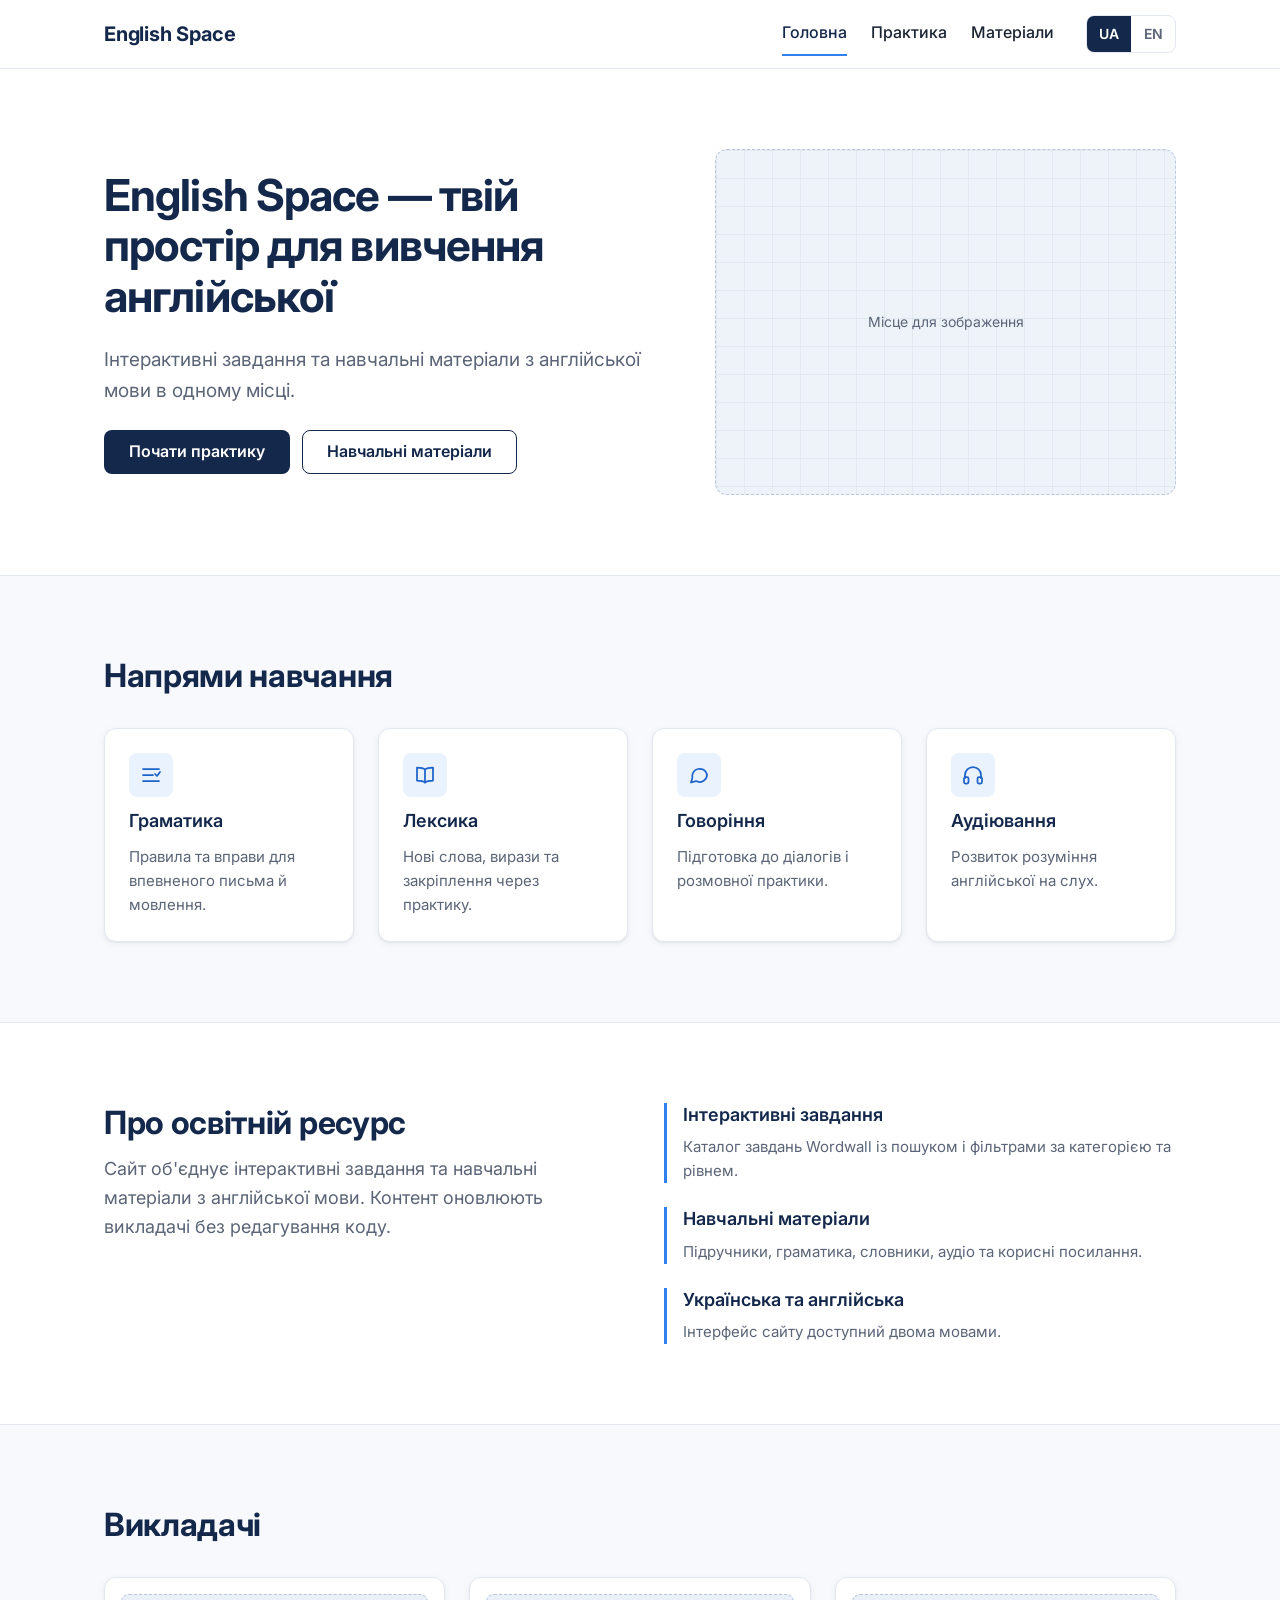
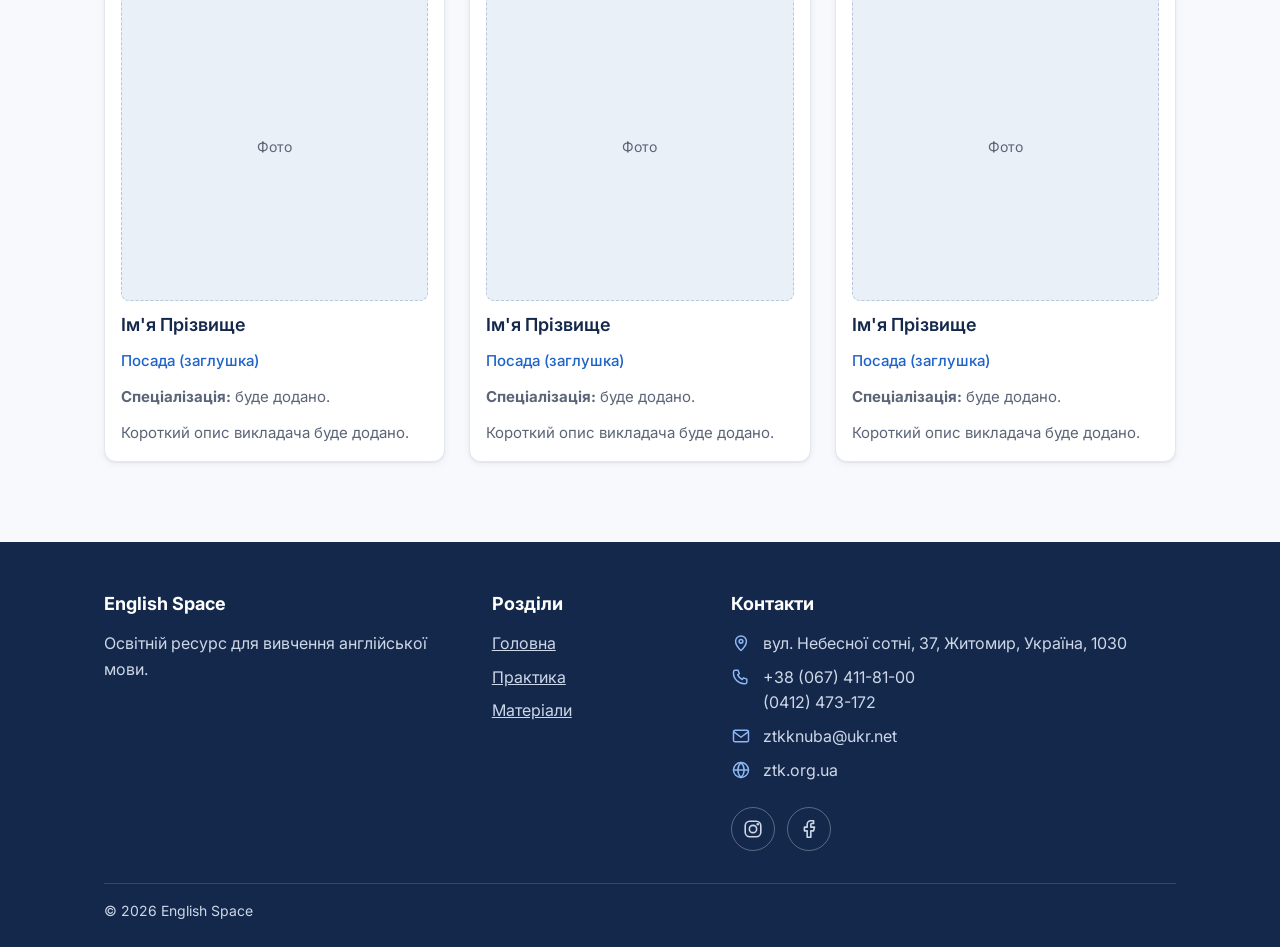
==== index.html @ c61151bb "English Space: перша версія" ====
<!doctype html>
<html lang="uk">
  <head>
    <meta charset="UTF-8" />
    <meta name="viewport" content="width=device-width, initial-scale=1" />
    <title data-i18n="meta.home.title">
      English Space — твій простір для вивчення англійської
    </title>
    <meta
      name="description"
      content="English Space — освітній ресурс з англійської мови: інтерактивні завдання та навчальні матеріали."
      data-i18n-attr="content:meta.home.desc"
    />

    <!-- Іконка вкладки -->
    <link rel="icon" type="image/svg+xml" href="assets/icons/favicon.svg" />
    <link
      rel="icon"
      type="image/png"
      sizes="64x64"
      href="assets/icons/favicon.png"
    />

    <!-- Запобігає «блиманню» української, якщо збережена інша мова.
       Приховує сторінку, доки i18n.js не застосує переклад (не довше 1,5 с). -->
    <script>
      (function () {
        try {
          var lang = localStorage.getItem("englishSpace.lang");
          if (lang && lang !== "ua") {
            var root = document.documentElement;
            root.classList.add("lang-pending");
            setTimeout(function () {
              root.classList.remove("lang-pending");
            }, 1500);
          }
        } catch (e) {
          /* localStorage недоступний — нічого не робимо */
        }
      })();
    </script>

    <!-- Шрифт Inter (Google Fonts) -->
    <link rel="preconnect" href="https://fonts.googleapis.com" />
    <link rel="preconnect" href="https://fonts.gstatic.com" crossorigin />
    <link
      rel="stylesheet"
      href="https://fonts.googleapis.com/css2?family=Inter:wght@400;500;600;700&display=swap"
    />

    <link rel="stylesheet" href="css/style.css" />
    <link rel="stylesheet" href="css/components.css" />
    <link rel="stylesheet" href="css/responsive.css" />
  </head>
  <body>
    <a class="skip-link" href="#main" data-i18n="skip">Перейти до змісту</a>

    <!-- ===== ШАПКА (однакова на всіх сторінках) ===== -->
    <header class="site-header">
      <div class="container header-inner">
        <a class="logo" href="index.html">English Space</a>

        <button
          class="nav-toggle"
          type="button"
          aria-expanded="false"
          aria-controls="site-nav"
          aria-label="Відкрити меню"
          data-i18n-attr="aria-label:nav.openMenu"
        >
          <span class="nav-toggle-bar"></span>
        </button>

        <nav
          class="site-nav"
          id="site-nav"
          aria-label="Основна навігація"
          data-i18n-attr="aria-label:nav.main"
        >
          <ul class="nav-list">
            <li>
              <a href="index.html" aria-current="page" data-i18n="nav.home"
                >Головна</a
              >
            </li>
            <li>
              <a href="practice.html" data-i18n="nav.practice">Практика</a>
            </li>
            <li>
              <a href="resources.html" data-i18n="nav.resources">Матеріали</a>
            </li>
          </ul>

          <!-- Перемикач мови: працюватиме після Етапу 4 -->
          <div
            class="lang-switch"
            role="group"
            aria-label="Мова інтерфейсу"
            data-i18n-attr="aria-label:lang.label"
          >
            <button
              class="lang-btn is-active"
              type="button"
              data-lang="ua"
              aria-pressed="true"
            >
              UA
            </button>
            <button
              class="lang-btn"
              type="button"
              data-lang="en"
              aria-pressed="false"
            >
              EN
            </button>
          </div>
        </nav>
      </div>
    </header>

    <main id="main">
      <!-- ===== HERO ===== -->
      <section class="hero">
        <div class="container hero-grid">
          <div class="hero-text">
            <h1 data-i18n="home.h1">
              English Space — твій простір для вивчення англійської
            </h1>
            <p class="lead" data-i18n="home.lead">
              Інтерактивні завдання та навчальні матеріали з англійської мови в
              одному місці.
            </p>
            <div class="btn-group">
              <a
                class="btn btn--primary"
                href="practice.html"
                data-i18n="home.btnPractice"
                >Почати практику</a
              >
              <a
                class="btn btn--secondary"
                href="resources.html"
                data-i18n="home.btnResources"
                >Навчальні матеріали</a
              >
            </div>
          </div>
          <!-- Місце під зображення; замінимо на <img>, коли буде файл -->
          <div
            class="media-placeholder"
            role="img"
            aria-label="Місце для зображення"
            data-i18n-attr="aria-label:home.imagePlaceholder"
          >
            <span data-i18n="home.imagePlaceholder">Місце для зображення</span>
          </div>
        </div>
      </section>

      <!-- ===== НАПРЯМИ НАВЧАННЯ ===== -->
      <section class="section" aria-labelledby="directions-title">
        <div class="container">
          <div class="section-head">
            <h2 id="directions-title" data-i18n="dir.title">
              Напрями навчання
            </h2>
          </div>
          <div class="card-grid">
            <article class="card">
              <span class="card-icon" aria-hidden="true"
                ><svg
                  viewBox="0 0 24 24"
                  fill="none"
                  stroke="currentColor"
                  stroke-width="1.75"
                  stroke-linecap="round"
                  stroke-linejoin="round"
                >
                  <path d="M4 6h16M4 12h10M4 18h16" />
                  <path d="m16 11 2 2 3-4" /></svg
              ></span>
              <h3 data-i18n="dir.grammar">Граматика</h3>
              <p class="card-text" data-i18n="dir.grammar.text">
                Правила та вправи для впевненого письма й мовлення.
              </p>
            </article>
            <article class="card">
              <span class="card-icon" aria-hidden="true"
                ><svg
                  viewBox="0 0 24 24"
                  fill="none"
                  stroke="currentColor"
                  stroke-width="1.75"
                  stroke-linecap="round"
                  stroke-linejoin="round"
                >
                  <path
                    d="M12 6.5C10.5 5 8 4.5 4 4.5v13c4 0 6.5.5 8 2 1.5-1.5 4-2 8-2v-13c-4 0-6.5.5-8 2Z"
                  />
                  <path d="M12 6.5v13" /></svg
              ></span>
              <h3 data-i18n="dir.vocabulary">Лексика</h3>
              <p class="card-text" data-i18n="dir.vocabulary.text">
                Нові слова, вирази та закріплення через практику.
              </p>
            </article>
            <article class="card">
              <span class="card-icon" aria-hidden="true"
                ><svg
                  viewBox="0 0 24 24"
                  fill="none"
                  stroke="currentColor"
                  stroke-width="1.75"
                  stroke-linecap="round"
                  stroke-linejoin="round"
                >
                  <path
                    d="M20 11.5a7.5 7.5 0 0 1-11 6.6L4 19.5l1.4-4.4A7.5 7.5 0 1 1 20 11.5Z"
                  /></svg
              ></span>
              <h3 data-i18n="dir.speaking">Говоріння</h3>
              <p class="card-text" data-i18n="dir.speaking.text">
                Підготовка до діалогів і розмовної практики.
              </p>
            </article>
            <article class="card">
              <span class="card-icon" aria-hidden="true"
                ><svg
                  viewBox="0 0 24 24"
                  fill="none"
                  stroke="currentColor"
                  stroke-width="1.75"
                  stroke-linecap="round"
                  stroke-linejoin="round"
                >
                  <path d="M4 15v-3a8 8 0 0 1 16 0v3" />
                  <rect x="3" y="14" width="4.5" height="6.5" rx="1.5" />
                  <rect
                    x="16.5"
                    y="14"
                    width="4.5"
                    height="6.5"
                    rx="1.5"
                  /></svg
              ></span>
              <h3 data-i18n="dir.listening">Аудіювання</h3>
              <p class="card-text" data-i18n="dir.listening.text">
                Розвиток розуміння англійської на слух.
              </p>
            </article>
          </div>
        </div>
      </section>

      <!-- ===== ПРО РЕСУРС ===== -->
      <section class="section section--alt" aria-labelledby="about-title">
        <div class="container about-grid">
          <div class="section-head">
            <h2 id="about-title" data-i18n="about.title">
              Про освітній ресурс
            </h2>
            <p class="lead" data-i18n="about.lead">
              Сайт об'єднує інтерактивні завдання та навчальні матеріали з
              англійської мови. Контент оновлюють викладачі без редагування
              коду.
            </p>
          </div>
          <ul class="feature-list">
            <li class="feature">
              <h3 data-i18n="about.f1.title">Інтерактивні завдання</h3>
              <p class="card-text" data-i18n="about.f1.text">
                Каталог завдань Wordwall із пошуком і фільтрами за категорією та
                рівнем.
              </p>
            </li>
            <li class="feature">
              <h3 data-i18n="about.f2.title">Навчальні матеріали</h3>
              <p class="card-text" data-i18n="about.f2.text">
                Підручники, граматика, словники, аудіо та корисні посилання.
              </p>
            </li>
            <li class="feature">
              <h3 data-i18n="about.f3.title">Українська та англійська</h3>
              <p class="card-text" data-i18n="about.f3.text">
                Інтерфейс сайту доступний двома мовами.
              </p>
            </li>
          </ul>
        </div>
      </section>

      <!-- ===== ВИКЛАДАЧІ (заглушки до отримання реальних даних) ===== -->
      <section class="section" aria-labelledby="teachers-title">
        <div class="container">
          <div class="section-head">
            <h2 id="teachers-title" data-i18n="teachers.title">Викладачі</h2>
          </div>
          <div class="card-grid card-grid--3">
            <article class="card card--teacher">
              <div
                class="teacher-photo"
                role="img"
                aria-label="Заглушка для фотографії викладача"
                data-i18n-attr="aria-label:teacher.photoAlt"
              >
                <span data-i18n="teacher.photo">Фото</span>
              </div>
              <h3 data-i18n="teacher.name">Ім'я Прізвище</h3>
              <p class="teacher-role" data-i18n="teacher.role">
                Посада (заглушка)
              </p>
              <p class="card-text">
                <strong data-i18n="teacher.specLabel">Спеціалізація:</strong>
                <span data-i18n="teacher.specValue">буде додано.</span>
              </p>
              <p class="card-text" data-i18n="teacher.bio">
                Короткий опис викладача буде додано.
              </p>
            </article>
            <article class="card card--teacher">
              <div
                class="teacher-photo"
                role="img"
                aria-label="Заглушка для фотографії викладача"
                data-i18n-attr="aria-label:teacher.photoAlt"
              >
                <span data-i18n="teacher.photo">Фото</span>
              </div>
              <h3 data-i18n="teacher.name">Ім'я Прізвище</h3>
              <p class="teacher-role" data-i18n="teacher.role">
                Посада (заглушка)
              </p>
              <p class="card-text">
                <strong data-i18n="teacher.specLabel">Спеціалізація:</strong>
                <span data-i18n="teacher.specValue">буде додано.</span>
              </p>
              <p class="card-text" data-i18n="teacher.bio">
                Короткий опис викладача буде додано.
              </p>
            </article>
            <article class="card card--teacher">
              <div
                class="teacher-photo"
                role="img"
                aria-label="Заглушка для фотографії викладача"
                data-i18n-attr="aria-label:teacher.photoAlt"
              >
                <span data-i18n="teacher.photo">Фото</span>
              </div>
              <h3 data-i18n="teacher.name">Ім'я Прізвище</h3>
              <p class="teacher-role" data-i18n="teacher.role">
                Посада (заглушка)
              </p>
              <p class="card-text">
                <strong data-i18n="teacher.specLabel">Спеціалізація:</strong>
                <span data-i18n="teacher.specValue">буде додано.</span>
              </p>
              <p class="card-text" data-i18n="teacher.bio">
                Короткий опис викладача буде додано.
              </p>
            </article>
          </div>
        </div>
      </section>
    </main>

    <!-- ===== ПІДВАЛ (однаковий на всіх сторінках) ===== -->
    <footer class="site-footer">
      <div class="container">
        <div class="footer-grid">
          <div>
            <p class="footer-title">English Space</p>
            <p data-i18n="footer.about">
              Освітній ресурс для вивчення англійської мови.
            </p>
          </div>
          <nav
            aria-label="Навігація в підвалі"
            data-i18n-attr="aria-label:footer.navLabel"
          >
            <p class="footer-title" data-i18n="footer.sections">Розділи</p>
            <ul class="footer-list">
              <li><a href="index.html" data-i18n="nav.home">Головна</a></li>
              <li>
                <a href="practice.html" data-i18n="nav.practice">Практика</a>
              </li>
              <li>
                <a href="resources.html" data-i18n="nav.resources">Матеріали</a>
              </li>
            </ul>
          </nav>
          <div>
            <p class="footer-title" data-i18n="footer.contacts">Контакти</p>
            <address class="footer-contacts">
              <ul class="footer-list">
                <li class="contact-item">
                  <svg
                    class="contact-icon"
                    viewBox="0 0 24 24"
                    fill="none"
                    stroke="currentColor"
                    stroke-width="1.75"
                    stroke-linecap="round"
                    stroke-linejoin="round"
                    aria-hidden="true"
                  >
                    <path
                      d="M12 21s-6.5-5.6-6.5-11a6.5 6.5 0 0 1 13 0c0 5.4-6.5 11-6.5 11Z"
                    />
                    <circle cx="12" cy="10" r="2.25" /></svg
                  ><span data-i18n="footer.address"
                    >вул. Небесної сотні, 37, Житомир, Україна, 1030</span
                  >
                </li>
                <li class="contact-item">
                  <svg
                    class="contact-icon"
                    viewBox="0 0 24 24"
                    fill="none"
                    stroke="currentColor"
                    stroke-width="1.75"
                    stroke-linecap="round"
                    stroke-linejoin="round"
                    aria-hidden="true"
                  >
                    <path
                      d="M5 4h3.5l1.5 4-2 1.5a11 11 0 0 0 5.5 5.5L15 13l4 1.5V18a2 2 0 0 1-2 2A13 13 0 0 1 3 6a2 2 0 0 1 2-2Z"
                    /></svg
                  ><span
                    ><a href="tel:+380674118100">+38 (067) 411-81-00</a><br /><a
                      href="tel:+380412473172"
                      >(0412) 473-172</a
                    ></span
                  >
                </li>
                <li class="contact-item">
                  <svg
                    class="contact-icon"
                    viewBox="0 0 24 24"
                    fill="none"
                    stroke="currentColor"
                    stroke-width="1.75"
                    stroke-linecap="round"
                    stroke-linejoin="round"
                    aria-hidden="true"
                  >
                    <rect x="3" y="5" width="18" height="14" rx="2" />
                    <path d="m3.5 7 8.5 6.5L20.5 7" /></svg
                  ><a href="mailto:ztkknuba@ukr.net">ztkknuba@ukr.net</a>
                </li>
                <li class="contact-item">
                  <svg
                    class="contact-icon"
                    viewBox="0 0 24 24"
                    fill="none"
                    stroke="currentColor"
                    stroke-width="1.75"
                    stroke-linecap="round"
                    stroke-linejoin="round"
                    aria-hidden="true"
                  >
                    <circle cx="12" cy="12" r="9" />
                    <path
                      d="M3 12h18M12 3c2.5 2.6 3.8 5.6 3.8 9s-1.3 6.4-3.8 9c-2.5-2.6-3.8-5.6-3.8-9S9.5 5.6 12 3Z"
                    /></svg
                  ><a
                    href="https://ztk.org.ua"
                    target="_blank"
                    rel="noopener noreferrer"
                    >ztk.org.ua</a
                  >
                </li>
              </ul>
            </address>
            <ul
              class="social-list"
              aria-label="Соціальні мережі"
              data-i18n-attr="aria-label:footer.social"
            >
              <li>
                <a
                  class="social-link"
                  href="https://www.instagram.com/ztfk.knuba"
                  target="_blank"
                  rel="noopener noreferrer"
                  aria-label="Instagram (відкриється в новій вкладці)"
                  data-i18n-attr="aria-label:footer.instagram"
                  ><svg
                    viewBox="0 0 24 24"
                    fill="none"
                    stroke="currentColor"
                    stroke-width="1.75"
                    stroke-linecap="round"
                    stroke-linejoin="round"
                    aria-hidden="true"
                  >
                    <rect x="3.5" y="3.5" width="17" height="17" rx="5" />
                    <circle cx="12" cy="12" r="4" />
                    <circle
                      cx="17.2"
                      cy="6.8"
                      r="0.6"
                      fill="currentColor"
                    /></svg
                ></a>
              </li>
              <li>
                <a
                  class="social-link"
                  href="https://www.facebook.com/share/1DmfsU2kYp/"
                  target="_blank"
                  rel="noopener noreferrer"
                  aria-label="Facebook (відкриється в новій вкладці)"
                  data-i18n-attr="aria-label:footer.facebook"
                  ><svg
                    viewBox="0 0 24 24"
                    fill="none"
                    stroke="currentColor"
                    stroke-width="1.75"
                    stroke-linecap="round"
                    stroke-linejoin="round"
                    aria-hidden="true"
                  >
                    <path
                      d="M17 3h-3a4 4 0 0 0-4 4v3H7v4h3v7h4v-7h3l1-4h-4V7a1 1 0 0 1 1-1h2Z"
                    /></svg
                ></a>
              </li>
            </ul>
          </div>
        </div>
        <p class="footer-bottom">
          &copy; <span data-year>2026</span> English Space
        </p>
      </div>
    </footer>

    <script src="js/i18n.js" defer></script>
    <script src="js/main.js" defer></script>
  </body>
</html>
---- css/style.css ----
/* ==========================================================
   style.css — основа: змінні, скидання, типографіка,
   каркас сторінки, шапка та підвал.
   Підключається першим на кожній сторінці.
   ========================================================== */

/* ---------- Змінні (дизайн-токени) ---------- */
:root {
  /* Кольори */
  --color-navy: #14284b;
  --color-navy-soft: #1f3a6b;
  --color-blue: #2f80ed; /* акцент для рамок, іконок, фонів */
  --color-blue-text: #1d63c9; /* акцент для тексту (контраст AA) */
  --color-bg: #f7f9fc;
  --color-surface: #ffffff;
  --color-text: #1b2433;
  --color-muted: #5b6577;
  --color-border: #e3e8f0;
  --color-focus: #2f80ed;

  /* Типографіка */
  --font-main:
    "Inter", system-ui, -apple-system, "Segoe UI", Roboto, Arial, sans-serif;

  /* Відступи */
  --space-1: 0.25rem;
  --space-2: 0.5rem;
  --space-3: 0.75rem;
  --space-4: 1rem;
  --space-5: 1.5rem;
  --space-6: 2rem;
  --space-7: 3rem;
  --space-8: 5rem;

  /* Форма */
  --radius-sm: 8px;
  --radius-md: 12px;
  --shadow-sm:
    0 1px 2px rgba(20, 40, 75, 0.06), 0 2px 8px rgba(20, 40, 75, 0.05);

  /* Розміри */
  --container-width: 1120px;
  --header-height: 68px;
}

/* ---------- Скидання ---------- */
*,
*::before,
*::after {
  box-sizing: border-box;
}

html {
  scroll-behavior: smooth;
  scroll-padding-top: calc(var(--header-height) + 1rem);
  -webkit-text-size-adjust: 100%;
}

body {
  margin: 0;
  font-family: var(--font-main);
  font-size: 1rem;
  line-height: 1.6;
  color: var(--color-text);
  background: var(--color-bg);
  overflow-x: hidden;
}

img,
svg {
  display: block;
  max-width: 100%;
}

ul {
  margin: 0;
  padding: 0;
  list-style: none;
}

h1,
h2,
h3,
p {
  margin: 0;
}

a {
  color: var(--color-blue-text);
}

/* Видимий фокус для клавіатури */
:focus-visible {
  outline: 3px solid var(--color-focus);
  outline-offset: 2px;
  border-radius: 4px;
}

/* Повага до налаштувань "зменшити анімацію" */
@media (prefers-reduced-motion: reduce) {
  html {
    scroll-behavior: auto;
  }
  *,
  *::before,
  *::after {
    animation-duration: 0.01ms !important;
    transition-duration: 0.01ms !important;
  }
}

/* ---------- Типографіка ---------- */
h1 {
  font-size: clamp(2rem, 4.5vw, 3rem);
  line-height: 1.15;
  font-weight: 700;
  letter-spacing: -0.02em;
  color: var(--color-navy);
}

h2 {
  font-size: clamp(1.5rem, 3vw, 2rem);
  line-height: 1.25;
  font-weight: 700;
  letter-spacing: -0.01em;
  color: var(--color-navy);
}

h3 {
  font-size: 1.125rem;
  line-height: 1.35;
  font-weight: 600;
  color: var(--color-navy);
}

.lead {
  font-size: 1.125rem;
  color: var(--color-muted);
  max-width: 60ch;
}

/* ---------- Каркас ---------- */
.container {
  width: 100%;
  max-width: var(--container-width);
  margin-inline: auto;
  padding-inline: var(--space-5);
}

.section {
  padding-block: var(--space-8);
}

.section--alt {
  background: var(--color-surface);
  border-block: 1px solid var(--color-border);
}

.section-head {
  display: grid;
  gap: var(--space-3);
  margin-bottom: var(--space-6);
}

/* Відступ між вмістом сторінки (картки, стани) і підвалом */
.page-container {
  padding-bottom: var(--space-8);
}

.page-head {
  padding-block: var(--space-7) var(--space-5);
}

.page-head .lead {
  margin-top: var(--space-3);
}

.skip-link {
  position: absolute;
  left: var(--space-4);
  top: -100px;
  z-index: 200;
  padding: var(--space-2) var(--space-4);
  background: var(--color-navy);
  color: #fff;
  border-radius: var(--radius-sm);
}

.skip-link:focus {
  top: var(--space-3);
}

/* ---------- Шапка ---------- */
.site-header {
  position: sticky;
  top: 0;
  z-index: 100;
  background: var(--color-surface);
  border-bottom: 1px solid var(--color-border);
}

.header-inner {
  display: flex;
  align-items: center;
  justify-content: space-between;
  gap: var(--space-5);
  min-height: var(--header-height);
}

.logo {
  font-size: 1.25rem;
  font-weight: 700;
  letter-spacing: -0.01em;
  color: var(--color-navy);
  text-decoration: none;
}

.site-nav {
  display: flex;
  align-items: center;
  gap: var(--space-6);
}

.nav-list {
  display: flex;
  gap: var(--space-5);
}

.nav-list a {
  display: inline-block;
  padding: var(--space-2) 0;
  color: var(--color-text);
  font-weight: 500;
  text-decoration: none;
  border-bottom: 2px solid transparent;
}

.nav-list a:hover {
  color: var(--color-blue-text);
}

.nav-list a[aria-current="page"] {
  color: var(--color-navy);
  border-bottom-color: var(--color-blue);
}

/* Перемикач мови (логіка з'явиться на Етапі 4) */
.lang-switch {
  display: inline-flex;
  border: 1px solid var(--color-border);
  border-radius: var(--radius-sm);
  overflow: hidden;
}

.lang-btn {
  min-width: 44px;
  min-height: 36px;
  padding: 0 var(--space-3);
  font: inherit;
  font-size: 0.875rem;
  font-weight: 600;
  color: var(--color-muted);
  background: transparent;
  border: 0;
  cursor: pointer;
}

.lang-btn:hover {
  color: var(--color-navy);
}

.lang-btn.is-active {
  color: #fff;
  background: var(--color-navy);
}

/* Кнопка мобільного меню */
.nav-toggle {
  display: none;
  width: 44px;
  height: 44px;
  padding: 0;
  background: transparent;
  border: 1px solid var(--color-border);
  border-radius: var(--radius-sm);
  cursor: pointer;
  position: relative;
}

.nav-toggle-bar,
.nav-toggle-bar::before,
.nav-toggle-bar::after {
  content: "";
  position: absolute;
  left: 11px;
  width: 20px;
  height: 2px;
  background: var(--color-navy);
  border-radius: 2px;
  transition:
    transform 0.2s ease,
    opacity 0.2s ease;
}

.nav-toggle-bar {
  top: 20px;
}

.nav-toggle-bar::before {
  left: 0;
  top: -6px;
}

.nav-toggle-bar::after {
  left: 0;
  top: 6px;
}

.nav-toggle[aria-expanded="true"] .nav-toggle-bar {
  background: transparent;
}

.nav-toggle[aria-expanded="true"] .nav-toggle-bar::before {
  transform: translateY(6px) rotate(45deg);
}

.nav-toggle[aria-expanded="true"] .nav-toggle-bar::after {
  transform: translateY(-6px) rotate(-45deg);
}

/* ---------- Підвал ---------- */
.site-footer {
  margin-top: auto;
  padding-block: var(--space-7) var(--space-5);
  color: #cdd7e8;
  background: var(--color-navy);
}

.footer-grid {
  display: grid;
  grid-template-columns: 1.2fr 0.7fr 1.5fr;
  gap: var(--space-6);
}

.footer-title {
  font-size: 1.125rem;
  font-weight: 700;
  color: #fff;
  margin-bottom: var(--space-3);
}

.footer-list {
  display: grid;
  gap: var(--space-2);
}

.site-footer a {
  color: #cdd7e8;
}

.site-footer a:hover {
  color: #fff;
}

.site-footer :focus-visible {
  outline-color: #fff;
}

.footer-bottom {
  margin-top: var(--space-6);
  padding-top: var(--space-4);
  font-size: 0.875rem;
  border-top: 1px solid rgba(255, 255, 255, 0.15);
}

/* Щоб підвал притискався донизу на коротких сторінках */
body {
  display: flex;
  flex-direction: column;
  min-height: 100vh;
}

/* ---------- Контакти в підвалі ---------- */
.footer-contacts {
  font-style: normal;
}

.contact-item {
  display: flex;
  align-items: flex-start;
  gap: var(--space-3);
}

.contact-icon {
  flex: none;
  width: 20px;
  height: 20px;
  margin-top: 2px;
  color: #8fb7f5;
}

.contact-item a {
  text-decoration: none;
}

.contact-item a:hover {
  text-decoration: underline;
}

.social-list {
  display: flex;
  gap: var(--space-3);
  margin-top: var(--space-5);
}

.social-link {
  display: grid;
  place-items: center;
  width: 44px;
  height: 44px;
  color: #fff;
  border: 1px solid rgba(255, 255, 255, 0.3);
  border-radius: 50%;
  transition:
    background-color 0.2s ease,
    border-color 0.2s ease;
}

.social-link:hover {
  background: rgba(255, 255, 255, 0.12);
  border-color: #fff;
}

.social-link svg {
  width: 22px;
  height: 22px;
}

/* Поки i18n.js не застосував збережену мову, сторінку приховано
   (клас додає скрипт у <head>; страховка — автоматичне зняття через 1,5 с) */
html.lang-pending body {
  visibility: hidden;
}
---- css/components.css ----
/* ==========================================================
   components.css — повторно використовувані компоненти:
   кнопки, картки, фільтри, поле пошуку, стани.
   Базові стилі; остаточне оформлення — на Етапі 3.
   ========================================================== */

/* ---------- Кнопки ---------- */
.btn {
  display: inline-flex;
  align-items: center;
  justify-content: center;
  gap: var(--space-2);
  min-height: 44px;
  padding: 0 var(--space-5);
  font: inherit;
  font-weight: 600;
  text-decoration: none;
  border: 1px solid transparent;
  border-radius: var(--radius-sm);
  cursor: pointer;
  transition:
    background-color 0.2s ease,
    border-color 0.2s ease,
    color 0.2s ease;
}

.btn--primary {
  color: #fff;
  background: var(--color-navy);
}

.btn--primary:hover {
  background: var(--color-navy-soft);
}

.btn--secondary {
  color: var(--color-navy);
  background: transparent;
  border-color: var(--color-navy);
}

.btn--secondary:hover {
  background: rgba(20, 40, 75, 0.06);
}

.btn-group {
  display: flex;
  flex-wrap: wrap;
  gap: var(--space-3);
}

/* ---------- Сітка карток ---------- */
.card-grid {
  display: grid;
  grid-template-columns: repeat(auto-fill, minmax(240px, 1fr));
  gap: var(--space-5);
}

/* ---------- Картка ---------- */
.card {
  display: flex;
  flex-direction: column;
  gap: var(--space-3);
  padding: var(--space-5);
  background: var(--color-surface);
  border: 1px solid var(--color-border);
  border-radius: var(--radius-md);
  box-shadow: var(--shadow-sm);
}

.card-text {
  color: var(--color-muted);
  font-size: 0.9375rem;
}

.card-meta {
  display: flex;
  flex-wrap: wrap;
  gap: var(--space-2);
}

.card-action {
  margin-top: auto;
  padding-top: var(--space-3);
}

/* Місце під іконку (SVG додамо на Етапі 3) */
.card-icon {
  display: grid;
  place-items: center;
  width: 44px;
  height: 44px;
  border-radius: var(--radius-sm);
  color: var(--color-blue-text);
  background: rgba(47, 128, 237, 0.1);
}

.card-icon svg {
  width: 24px;
  height: 24px;
}

/* Місце під зображення завдання */
.card-media {
  aspect-ratio: 16 / 9;
  border-radius: var(--radius-sm);
  background: #eaf0f8;
  overflow: hidden;
}

/* Картка викладача */
.teacher-photo {
  aspect-ratio: 1 / 1;
  width: 100%;
  border-radius: var(--radius-sm);
  background: #eaf0f8;
  border: 1px dashed #b9c6dc;
  display: grid;
  place-items: center;
  color: var(--color-muted);
  font-size: 0.875rem;
}

.teacher-role {
  font-size: 0.9375rem;
  font-weight: 500;
  color: var(--color-blue-text);
}

/* Заглушка під зображення в hero */
.media-placeholder {
  aspect-ratio: 4 / 3;
  width: 100%;
  display: grid;
  place-items: center;
  border: 1px dashed #b9c6dc;
  border-radius: var(--radius-md);
  color: var(--color-muted);
  font-size: 0.875rem;
  background-color: #eef3fa;
  /* Тонка сітка — лише поки немає справжнього зображення */
  background-image:
    linear-gradient(rgba(20, 40, 75, 0.05) 1px, transparent 1px),
    linear-gradient(90deg, rgba(20, 40, 75, 0.05) 1px, transparent 1px);
  background-size: 28px 28px;
}

/* ---------- Бейджі ---------- */
.badge {
  display: inline-block;
  padding: 2px var(--space-3);
  font-size: 0.8125rem;
  font-weight: 600;
  color: var(--color-navy);
  background: #eaf0f8;
  border-radius: 999px;
}

/* ---------- Пошук і фільтри ---------- */
.toolbar {
  display: grid;
  gap: var(--space-5);
  margin-bottom: var(--space-6);
}

.search-field {
  display: flex;
  align-items: center;
  max-width: 520px;
  min-height: 48px;
  padding: 0 var(--space-4);
  background: var(--color-surface);
  border: 1px solid var(--color-border);
  border-radius: var(--radius-sm);
}

.search-field:focus-within {
  border-color: var(--color-focus);
  box-shadow: 0 0 0 3px rgba(47, 128, 237, 0.2);
}

.search-field input {
  flex: 1;
  min-width: 0;
  min-height: 46px;
  font: inherit;
  color: var(--color-text);
  background: transparent;
  border: 0;
  outline: 0;
}

.filter-group {
  display: grid;
  gap: var(--space-2);
  border: 0;
  margin: 0;
  padding: 0;
}

.filter-label {
  font-size: 0.875rem;
  font-weight: 600;
  color: var(--color-muted);
  padding: 0;
}

.chip-list {
  display: flex;
  flex-wrap: wrap;
  gap: var(--space-2);
}

.chip {
  min-height: 40px;
  padding: 0 var(--space-4);
  font: inherit;
  font-size: 0.9375rem;
  font-weight: 500;
  color: var(--color-text);
  background: var(--color-surface);
  border: 1px solid var(--color-border);
  border-radius: 999px;
  cursor: pointer;
  transition:
    background-color 0.2s ease,
    border-color 0.2s ease;
}

.chip:hover {
  border-color: var(--color-blue);
}

/* Активний фільтр відрізняється не лише кольором, а й рамкою та вагою шрифту */
.chip[aria-pressed="true"] {
  color: #fff;
  font-weight: 600;
  background: var(--color-navy);
  border-color: var(--color-navy);
}

.results-count {
  margin-bottom: var(--space-4);
  font-size: 0.9375rem;
  color: var(--color-muted);
}

/* ---------- Стани: завантаження, помилка, порожньо ---------- */
.state {
  display: grid;
  justify-items: center;
  gap: var(--space-3);
  padding: var(--space-7) var(--space-5);
  text-align: center;
  background: var(--color-surface);
  border: 1px dashed var(--color-border);
  border-radius: var(--radius-md);
}

.state[hidden] {
  display: none;
}

/* ---------- Hero (головна сторінка) ---------- */
.hero {
  padding-block: var(--space-8);
  background: var(--color-surface);
  border-bottom: 1px solid var(--color-border);
}

.hero-grid {
  display: grid;
  grid-template-columns: 1.1fr 0.9fr;
  gap: var(--space-7);
  align-items: center;
}

.hero-text {
  display: grid;
  gap: var(--space-5);
  justify-items: start;
}

/* ==========================================================
   ЕТАП 3 — візуальне оформлення
   ========================================================== */

/* Hero: заголовок не розтягується занадто широко */
.hero h1 {
  max-width: 18ch;
}

.hero-text .lead {
  font-size: 1.1875rem;
}

/* Картки: легке підняття при наведенні (лише для вказівника) */
@media (hover: hover) {
  .card {
    transition:
      transform 0.2s ease,
      box-shadow 0.2s ease,
      border-color 0.2s ease;
  }

  .card:hover {
    transform: translateY(-2px);
    border-color: #cfd9e8;
    box-shadow:
      0 2px 4px rgba(20, 40, 75, 0.06),
      0 8px 20px rgba(20, 40, 75, 0.08);
  }
}

/* Картки напрямів: назва та українська мітка в одному рядку */
.card h3 {
  display: flex;
  flex-wrap: wrap;
  align-items: center;
  gap: var(--space-2);
}

/* Блок «Про ресурс» */
.about-grid {
  display: grid;
  grid-template-columns: 1fr 1fr;
  gap: var(--space-7);
  align-items: start;
}

.about-grid .section-head {
  margin-bottom: 0;
}

.feature-list {
  display: grid;
  gap: var(--space-5);
}

.feature {
  display: grid;
  gap: var(--space-2);
  padding-left: var(--space-4);
  border-left: 3px solid var(--color-blue);
}

/* Картка викладача: щільніший вигляд */
.card--teacher {
  padding: var(--space-4);
}

.teacher-photo span {
  padding: var(--space-3);
}

/* Рівно три колонки для трьох карток викладачів */
.card-grid--3 {
  grid-template-columns: repeat(3, 1fr);
}

.hero h1 {
  font-size: clamp(2rem, 4vw, 2.75rem);
}

/* ==========================================================
   ЕТАП 6 — каталог практики
   ========================================================== */

/* Заголовок картки каталогу (h2 для коректної ієрархії заголовків) */
.card-title {
  font-size: 1.125rem;
  line-height: 1.35;
  font-weight: 600;
  letter-spacing: 0;
  color: var(--color-navy);
  overflow-wrap: anywhere;
}

.card-text {
  overflow-wrap: anywhere;
}

.card-media img {
  width: 100%;
  height: 100%;
  object-fit: cover;
}

/* Рівень відрізняється від категорії рамкою, а не лише кольором */
.badge--outline {
  background: transparent;
  border: 1px solid #b9c6dc;
}

.state-title {
  font-weight: 600;
  color: var(--color-navy);
}

/* Індикатор завантаження */
.spinner {
  width: 28px;
  height: 28px;
  border: 3px solid var(--color-border);
  border-top-color: var(--color-blue);
  border-radius: 50%;
  animation: spin 0.8s linear infinite;
}

@keyframes spin {
  to {
    transform: rotate(360deg);
  }
}

@media (prefers-reduced-motion: reduce) {
  .spinner {
    animation: none;
    border-top-color: var(--color-border);
    border-right-color: var(--color-blue);
  }
}

/* Каталог: трохи ширші картки (3 у ряд на ноутбуці), кнопка на всю ширину картки */
.card-grid--catalog {
  grid-template-columns: repeat(auto-fill, minmax(280px, 1fr));
}

.card-action .btn {
  width: 100%;
  text-align: center;
}

/* Великі каталоги: браузер не обробляє картки поза екраном,
   поки до них не доскролять (прискорює відображення довгих списків) */
.card-grid--catalog .card {
  content-visibility: auto;
  /* лише висота (block-size): ширину не фіксуємо, щоб картки не виходили за екран на вузьких телефонах */
  contain-intrinsic-block-size: auto 300px;
}

/* Реальні зображення замість заглушок (див. README, розділ «Фото й зображення») */
.hero-image {
  width: 100%;
  height: auto; /* атрибути width/height в <img> лише резервують місце, пропорцію задає aspect-ratio */
  aspect-ratio: 4 / 3;
  object-fit: cover;
  border-radius: var(--radius-md);
}

.teacher-photo--img {
  height: auto;
  border: 0;
  object-fit: cover;
  background: none;
}
---- css/responsive.css ----
/* ==========================================================
   responsive.css — адаптивність: планшети, смартфони,
   мобільне меню. Підключається останнім.
   ========================================================== */

/* ---------- Планшети та менше ---------- */
@media (max-width: 900px) {
  .footer-grid {
    grid-template-columns: 1fr 1fr;
  }

  .footer-grid > :first-child {
    grid-column: 1 / -1;
  }

  .hero-grid {
    grid-template-columns: 1fr;
    gap: var(--space-6);
  }

  .about-grid {
    grid-template-columns: 1fr;
    gap: var(--space-6);
  }

  .card-grid--3 {
    grid-template-columns: repeat(2, 1fr);
  }

  .hero h1 {
    max-width: none;
  }
}

/* ---------- Мобільна навігація ---------- */
@media (max-width: 768px) {
  .section {
    padding-block: var(--space-7);
  }

  .page-container {
    padding-bottom: var(--space-7);
  }

  .nav-toggle {
    display: block;
  }

  /* Меню — панель під шапкою на всю ширину */
  .site-nav {
    display: none;
    position: absolute;
    top: 100%;
    left: 0;
    right: 0;
    flex-direction: column;
    align-items: stretch;
    gap: var(--space-4);
    padding: var(--space-4) var(--space-5) var(--space-5);
    background: var(--color-surface);
    border-bottom: 1px solid var(--color-border);
    box-shadow: var(--shadow-sm);
  }

  .site-nav.is-open {
    display: flex;
  }

  .nav-list {
    flex-direction: column;
    gap: 0;
  }

  .nav-list a {
    display: block;
    padding: var(--space-3) 0;
    border-bottom: 1px solid var(--color-border);
  }

  .nav-list a[aria-current="page"] {
    border-bottom-color: var(--color-blue);
  }

  .lang-switch {
    align-self: flex-start;
  }
}

/* ---------- Смартфони ---------- */
@media (max-width: 560px) {
  .hero {
    padding-block: var(--space-7);
  }

  .container {
    padding-inline: var(--space-4);
  }

  .footer-grid {
    grid-template-columns: 1fr;
  }

  .card-grid,
  .card-grid--3,
  .card-grid--catalog {
    grid-template-columns: 1fr;
  }

  /* На вузьких екранах фото викладача не має бути гігантським квадратом */
  .teacher-photo {
    aspect-ratio: 16 / 10;
  }

  .btn-group .btn {
    width: 100%;
  }
}
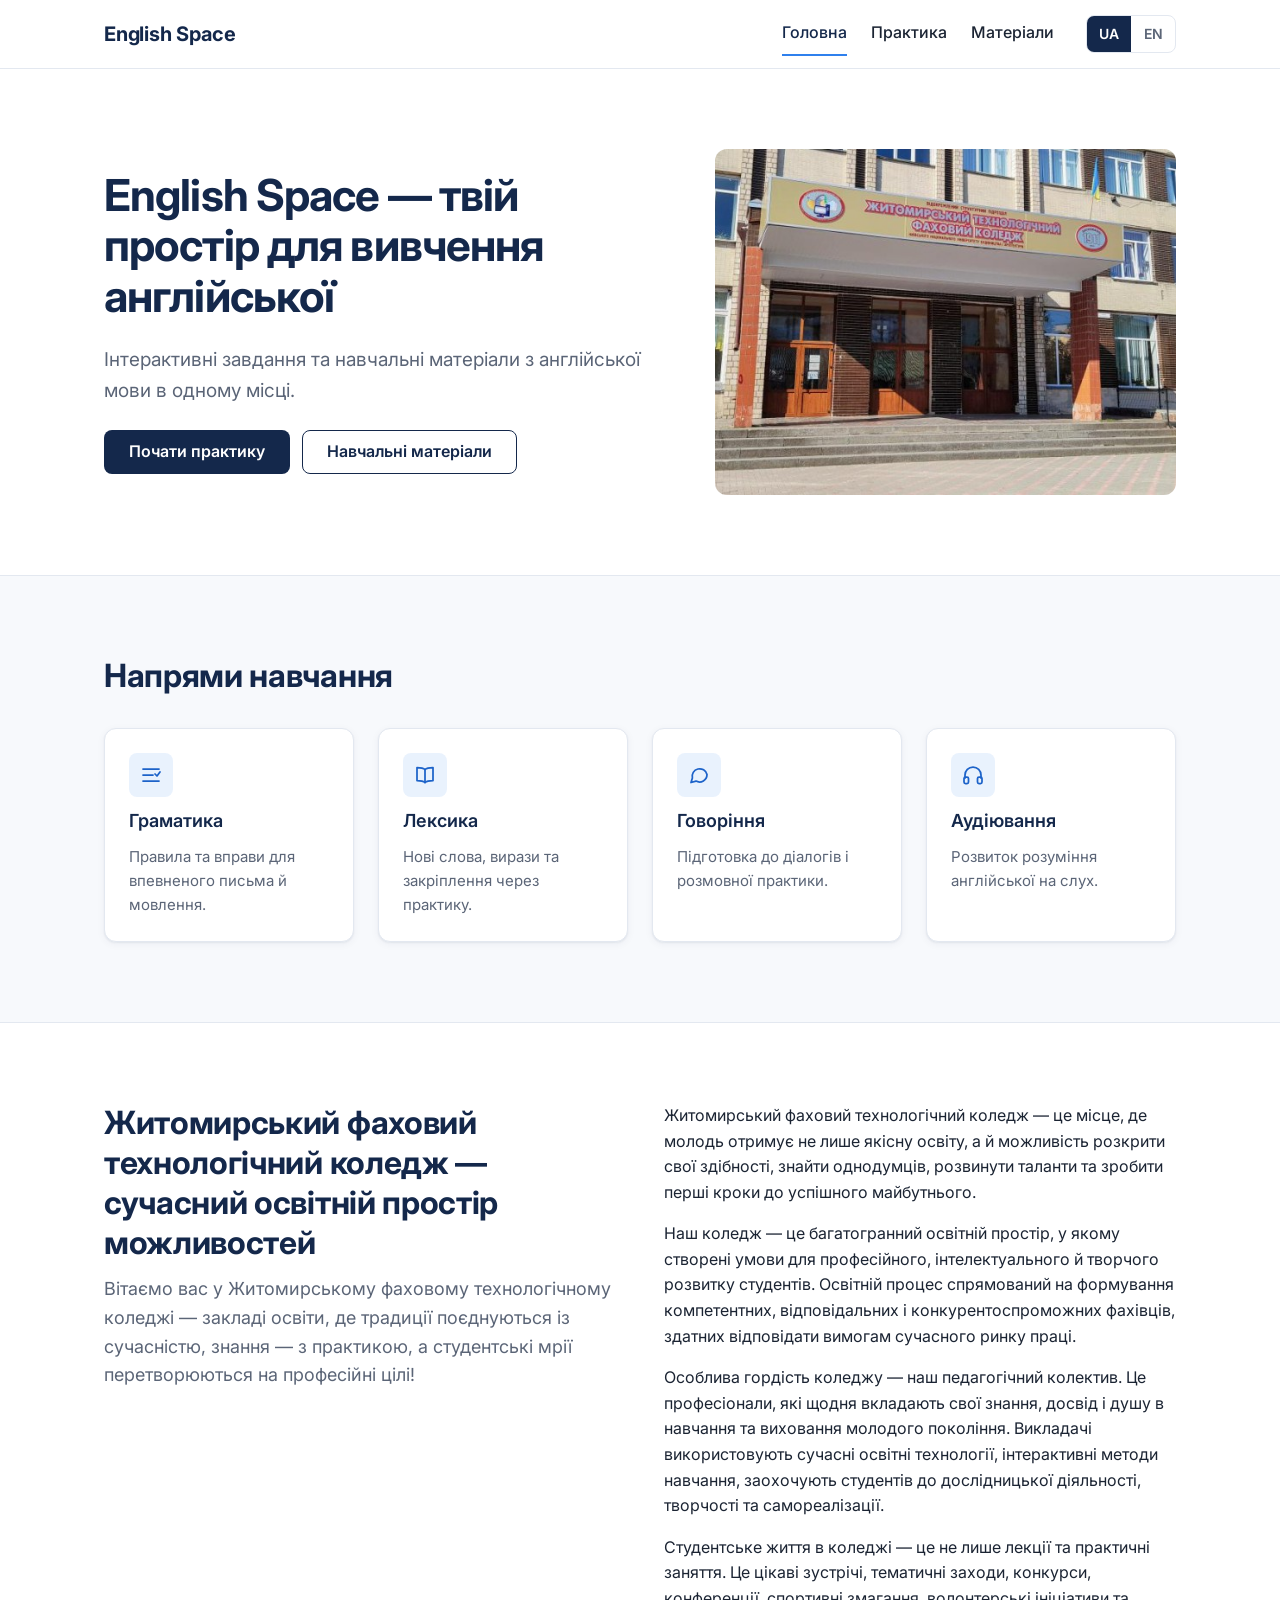
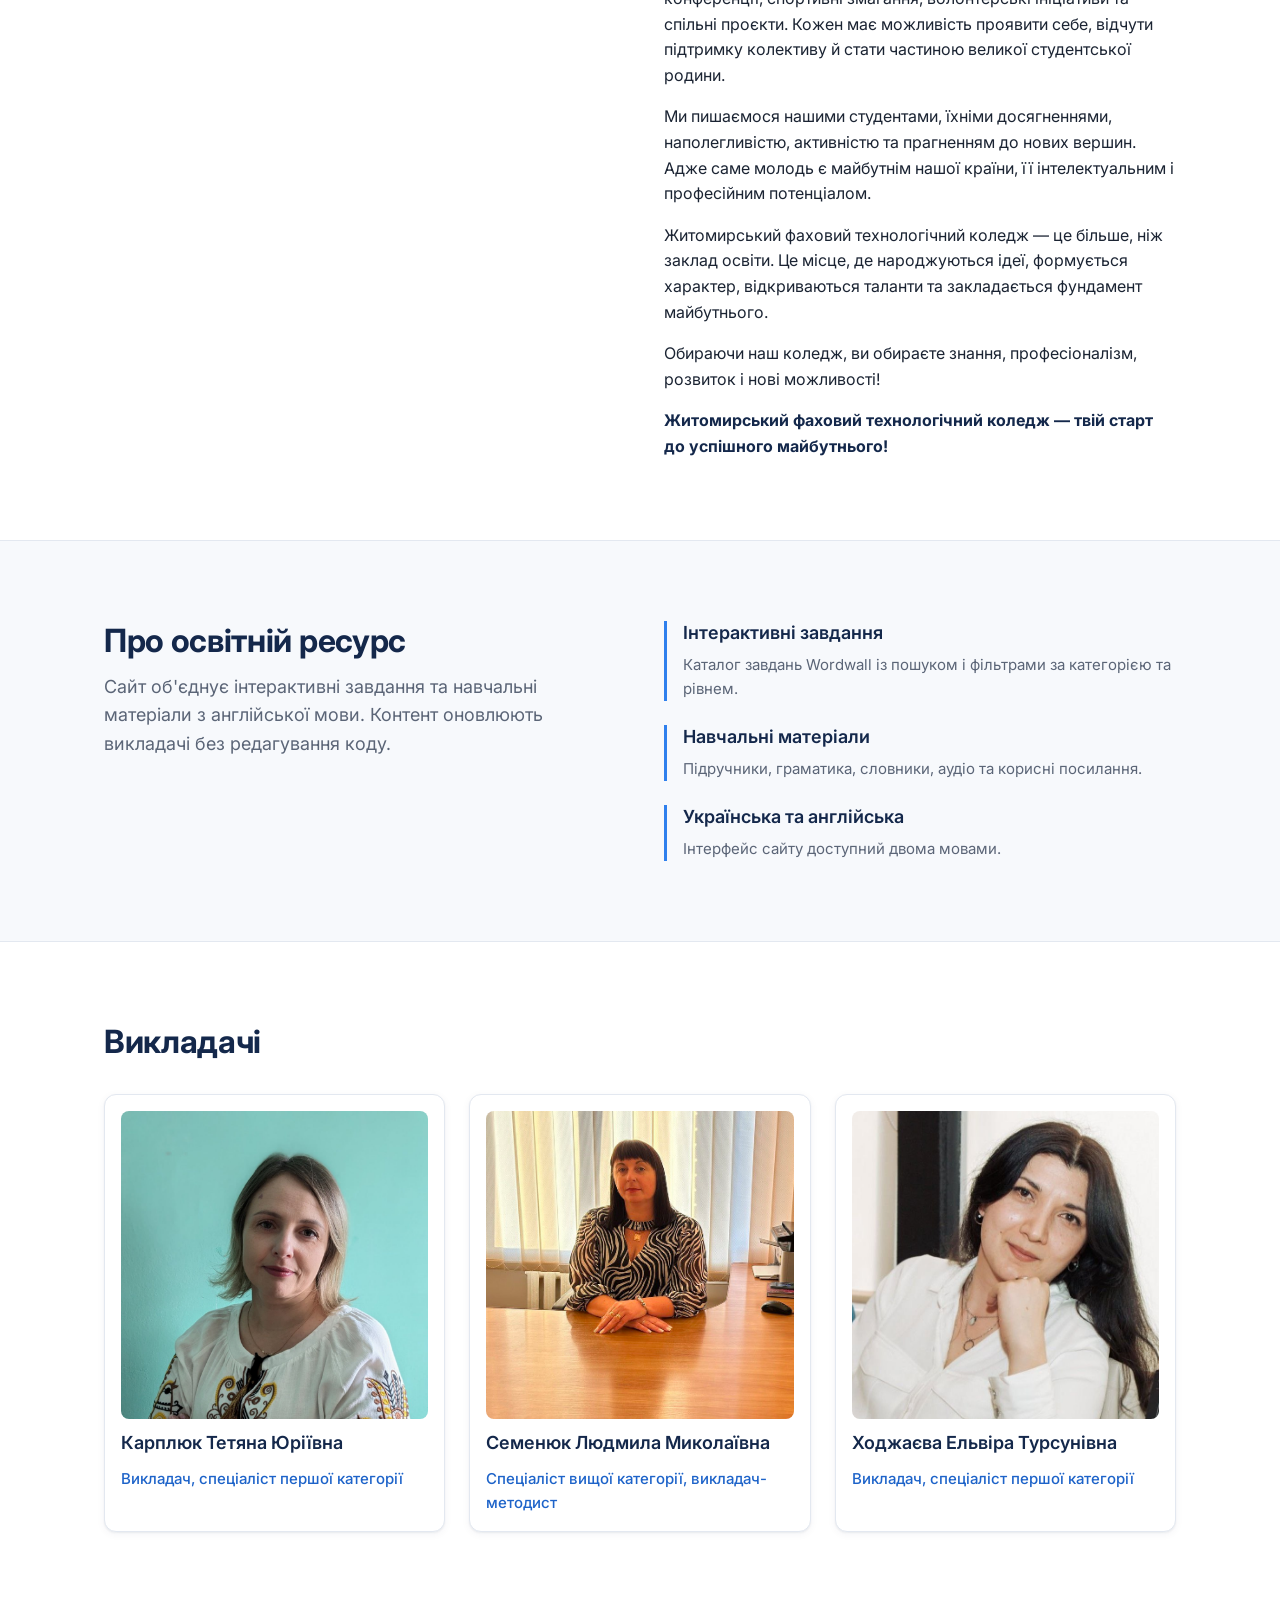
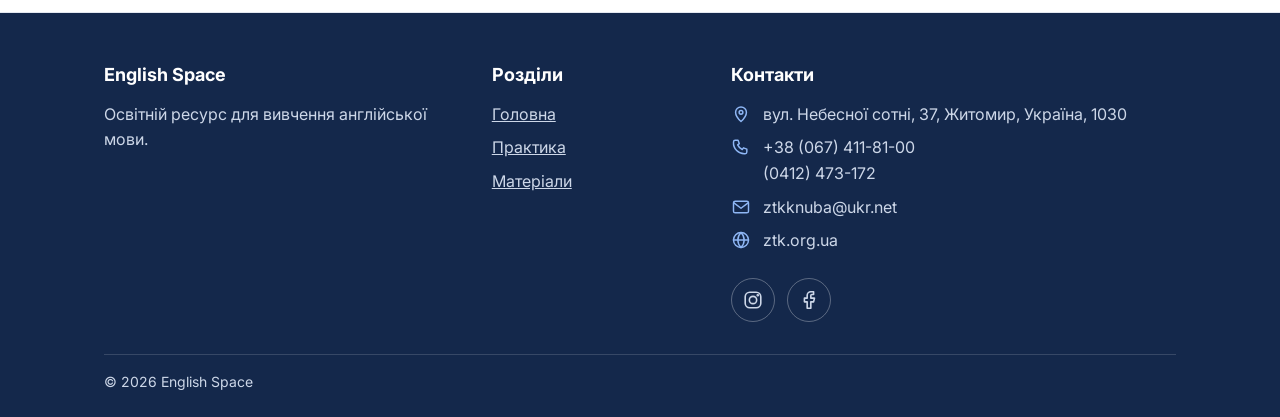
==== commit a64f4784: "feat: додано секцію про коледж, фото викладачів та блок про ресурс" ====
--- a/index.html
+++ b/index.html
@@ -146,15 +146,15 @@
               >
             </div>
           </div>
-          <!-- Місце під зображення; замінимо на <img>, коли буде файл -->
-          <div
-            class="media-placeholder"
-            role="img"
-            aria-label="Місце для зображення"
-            data-i18n-attr="aria-label:home.imagePlaceholder"
-          >
-            <span data-i18n="home.imagePlaceholder">Місце для зображення</span>
-          </div>
+          <img
+            class="hero-image"
+            src="assets/images/korpus.jpg"
+            alt="Навчальний корпус коледжу"
+            data-i18n-attr="alt:home.heroAlt"
+            width="870"
+            height="400"
+            fetchpriority="high"
+          />
         </div>
       </section>
 
@@ -253,8 +253,74 @@
         </div>
       </section>
 
+      <!-- ===== ПРО КОЛЕДЖ ===== -->
+      <section class="section section--alt" aria-labelledby="college-title">
+        <div class="container about-grid about-grid--sticky">
+          <div class="section-head">
+            <h2 id="college-title" data-i18n="college.title">
+              Житомирський фаховий технологічний коледж — сучасний освітній
+              простір можливостей
+            </h2>
+            <p class="lead" data-i18n="college.p1">
+              Вітаємо вас у Житомирському фаховому технологічному коледжі —
+              закладі освіти, де традиції поєднуються із сучасністю, знання — з
+              практикою, а студентські мрії перетворюються на професійні цілі!
+            </p>
+          </div>
+          <div class="college-body">
+            <p data-i18n="college.p2">
+              Житомирський фаховий технологічний коледж — це місце, де молодь
+              отримує не лише якісну освіту, а й можливість розкрити свої
+              здібності, знайти однодумців, розвинути таланти та зробити перші
+              кроки до успішного майбутнього.
+            </p>
+            <p data-i18n="college.p3">
+              Наш коледж — це багатогранний освітній простір, у якому створені
+              умови для професійного, інтелектуального й творчого розвитку
+              студентів. Освітній процес спрямований на формування компетентних,
+              відповідальних і конкурентоспроможних фахівців, здатних
+              відповідати вимогам сучасного ринку праці.
+            </p>
+            <p data-i18n="college.p4">
+              Особлива гордість коледжу — наш педагогічний колектив. Це
+              професіонали, які щодня вкладають свої знання, досвід і душу в
+              навчання та виховання молодого покоління. Викладачі використовують
+              сучасні освітні технології, інтерактивні методи навчання,
+              заохочують студентів до дослідницької діяльності, творчості та
+              самореалізації.
+            </p>
+            <p data-i18n="college.p5">
+              Студентське життя в коледжі — це не лише лекції та практичні
+              заняття. Це цікаві зустрічі, тематичні заходи, конкурси,
+              конференції, спортивні змагання, волонтерські ініціативи та
+              спільні проєкти. Кожен має можливість проявити себе, відчути
+              підтримку колективу й стати частиною великої студентської родини.
+            </p>
+            <p data-i18n="college.p6">
+              Ми пишаємося нашими студентами, їхніми досягненнями,
+              наполегливістю, активністю та прагненням до нових вершин. Адже
+              саме молодь є майбутнім нашої країни, її інтелектуальним і
+              професійним потенціалом.
+            </p>
+            <p data-i18n="college.p7">
+              Житомирський фаховий технологічний коледж — це більше, ніж заклад
+              освіти. Це місце, де народжуються ідеї, формується характер,
+              відкриваються таланти та закладається фундамент майбутнього.
+            </p>
+            <p data-i18n="college.p8">
+              Обираючи наш коледж, ви обираєте знання, професіоналізм, розвиток
+              і нові можливості!
+            </p>
+            <p class="college-tagline" data-i18n="college.p9">
+              Житомирський фаховий технологічний коледж — твій старт до
+              успішного майбутнього!
+            </p>
+          </div>
+        </div>
+      </section>
+
       <!-- ===== ПРО РЕСУРС ===== -->
-      <section class="section section--alt" aria-labelledby="about-title">
+      <section class="section" aria-labelledby="about-title">
         <div class="container about-grid">
           <div class="section-head">
             <h2 id="about-title" data-i18n="about.title">
@@ -290,74 +356,55 @@
         </div>
       </section>
 
-      <!-- ===== ВИКЛАДАЧІ (заглушки до отримання реальних даних) ===== -->
-      <section class="section" aria-labelledby="teachers-title">
+      <!-- ===== ВИКЛАДАЧІ ===== -->
+      <!-- Порядок карток: ліворуч, у центрі (Семенюк Л. М.), праворуч -->
+      <section class="section section--alt" aria-labelledby="teachers-title">
         <div class="container">
           <div class="section-head">
             <h2 id="teachers-title" data-i18n="teachers.title">Викладачі</h2>
           </div>
           <div class="card-grid card-grid--3">
             <article class="card card--teacher">
-              <div
-                class="teacher-photo"
-                role="img"
-                aria-label="Заглушка для фотографії викладача"
-                data-i18n-attr="aria-label:teacher.photoAlt"
-              >
-                <span data-i18n="teacher.photo">Фото</span>
-              </div>
-              <h3 data-i18n="teacher.name">Ім'я Прізвище</h3>
-              <p class="teacher-role" data-i18n="teacher.role">
-                Посада (заглушка)
-              </p>
-              <p class="card-text">
-                <strong data-i18n="teacher.specLabel">Спеціалізація:</strong>
-                <span data-i18n="teacher.specValue">буде додано.</span>
-              </p>
-              <p class="card-text" data-i18n="teacher.bio">
-                Короткий опис викладача буде додано.
+              <img
+                class="teacher-photo teacher-photo--img"
+                src="assets/images/Tetiana_Yuriivna.jpg"
+                alt="Карплюк Тетяна Юріївна"
+                data-i18n-attr="alt:teacher.karpliuk.name"
+                loading="lazy"
+              />
+              <h3 data-i18n="teacher.karpliuk.name">Карплюк Тетяна Юріївна</h3>
+              <p class="teacher-role" data-i18n="teacher.karpliuk.role">
+                Викладач, спеціаліст першої категорії
               </p>
             </article>
             <article class="card card--teacher">
-              <div
-                class="teacher-photo"
-                role="img"
-                aria-label="Заглушка для фотографії викладача"
-                data-i18n-attr="aria-label:teacher.photoAlt"
-              >
-                <span data-i18n="teacher.photo">Фото</span>
-              </div>
-              <h3 data-i18n="teacher.name">Ім'я Прізвище</h3>
-              <p class="teacher-role" data-i18n="teacher.role">
-                Посада (заглушка)
-              </p>
-              <p class="card-text">
-                <strong data-i18n="teacher.specLabel">Спеціалізація:</strong>
-                <span data-i18n="teacher.specValue">буде додано.</span>
-              </p>
-              <p class="card-text" data-i18n="teacher.bio">
-                Короткий опис викладача буде додано.
+              <img
+                class="teacher-photo teacher-photo--img"
+                src="assets/images/Liudmyla_Mykolaivna.png"
+                alt="Семенюк Людмила Миколаївна"
+                data-i18n-attr="alt:teacher.semeniuk.name"
+                loading="lazy"
+              />
+              <h3 data-i18n="teacher.semeniuk.name">
+                Семенюк Людмила Миколаївна
+              </h3>
+              <p class="teacher-role" data-i18n="teacher.semeniuk.role">
+                Спеціаліст вищої категорії, викладач-методист
               </p>
             </article>
             <article class="card card--teacher">
-              <div
-                class="teacher-photo"
-                role="img"
-                aria-label="Заглушка для фотографії викладача"
-                data-i18n-attr="aria-label:teacher.photoAlt"
-              >
-                <span data-i18n="teacher.photo">Фото</span>
-              </div>
-              <h3 data-i18n="teacher.name">Ім'я Прізвище</h3>
-              <p class="teacher-role" data-i18n="teacher.role">
-                Посада (заглушка)
-              </p>
-              <p class="card-text">
-                <strong data-i18n="teacher.specLabel">Спеціалізація:</strong>
-                <span data-i18n="teacher.specValue">буде додано.</span>
-              </p>
-              <p class="card-text" data-i18n="teacher.bio">
-                Короткий опис викладача буде додано.
+              <img
+                class="teacher-photo teacher-photo--img"
+                src="assets/images/Elvira_Tursunivna.jpg"
+                alt="Ходжаєва Ельвіра Турсунівна"
+                data-i18n-attr="alt:teacher.khodzhaieva.name"
+                loading="lazy"
+              />
+              <h3 data-i18n="teacher.khodzhaieva.name">
+                Ходжаєва Ельвіра Турсунівна
+              </h3>
+              <p class="teacher-role" data-i18n="teacher.khodzhaieva.role">
+                Викладач, спеціаліст першої категорії
               </p>
             </article>
           </div>
--- a/css/components.css
+++ b/css/components.css
@@ -454,3 +454,28 @@
   object-fit: cover;
   background: none;
 }
+
+/* Блок «Про коледж» (головна) */
+.college-body {
+  display: grid;
+  gap: var(--space-4);
+  max-width: 68ch;
+}
+
+.college-tagline {
+  font-weight: 700;
+  color: var(--color-navy);
+}
+
+/* Заголовок «Про коледж» лишається на екрані, поки читають довгий текст (лише на широких екранах) */
+@media (min-width: 901px) {
+  .about-grid--sticky .section-head {
+    position: sticky;
+    top: calc(var(--header-height) + var(--space-5));
+  }
+}
+
+/* Фото в квадратній рамці: обрізаємо знизу, щоб обличчя лишалися в кадрі */
+.teacher-photo--img {
+  object-position: center top;
+}
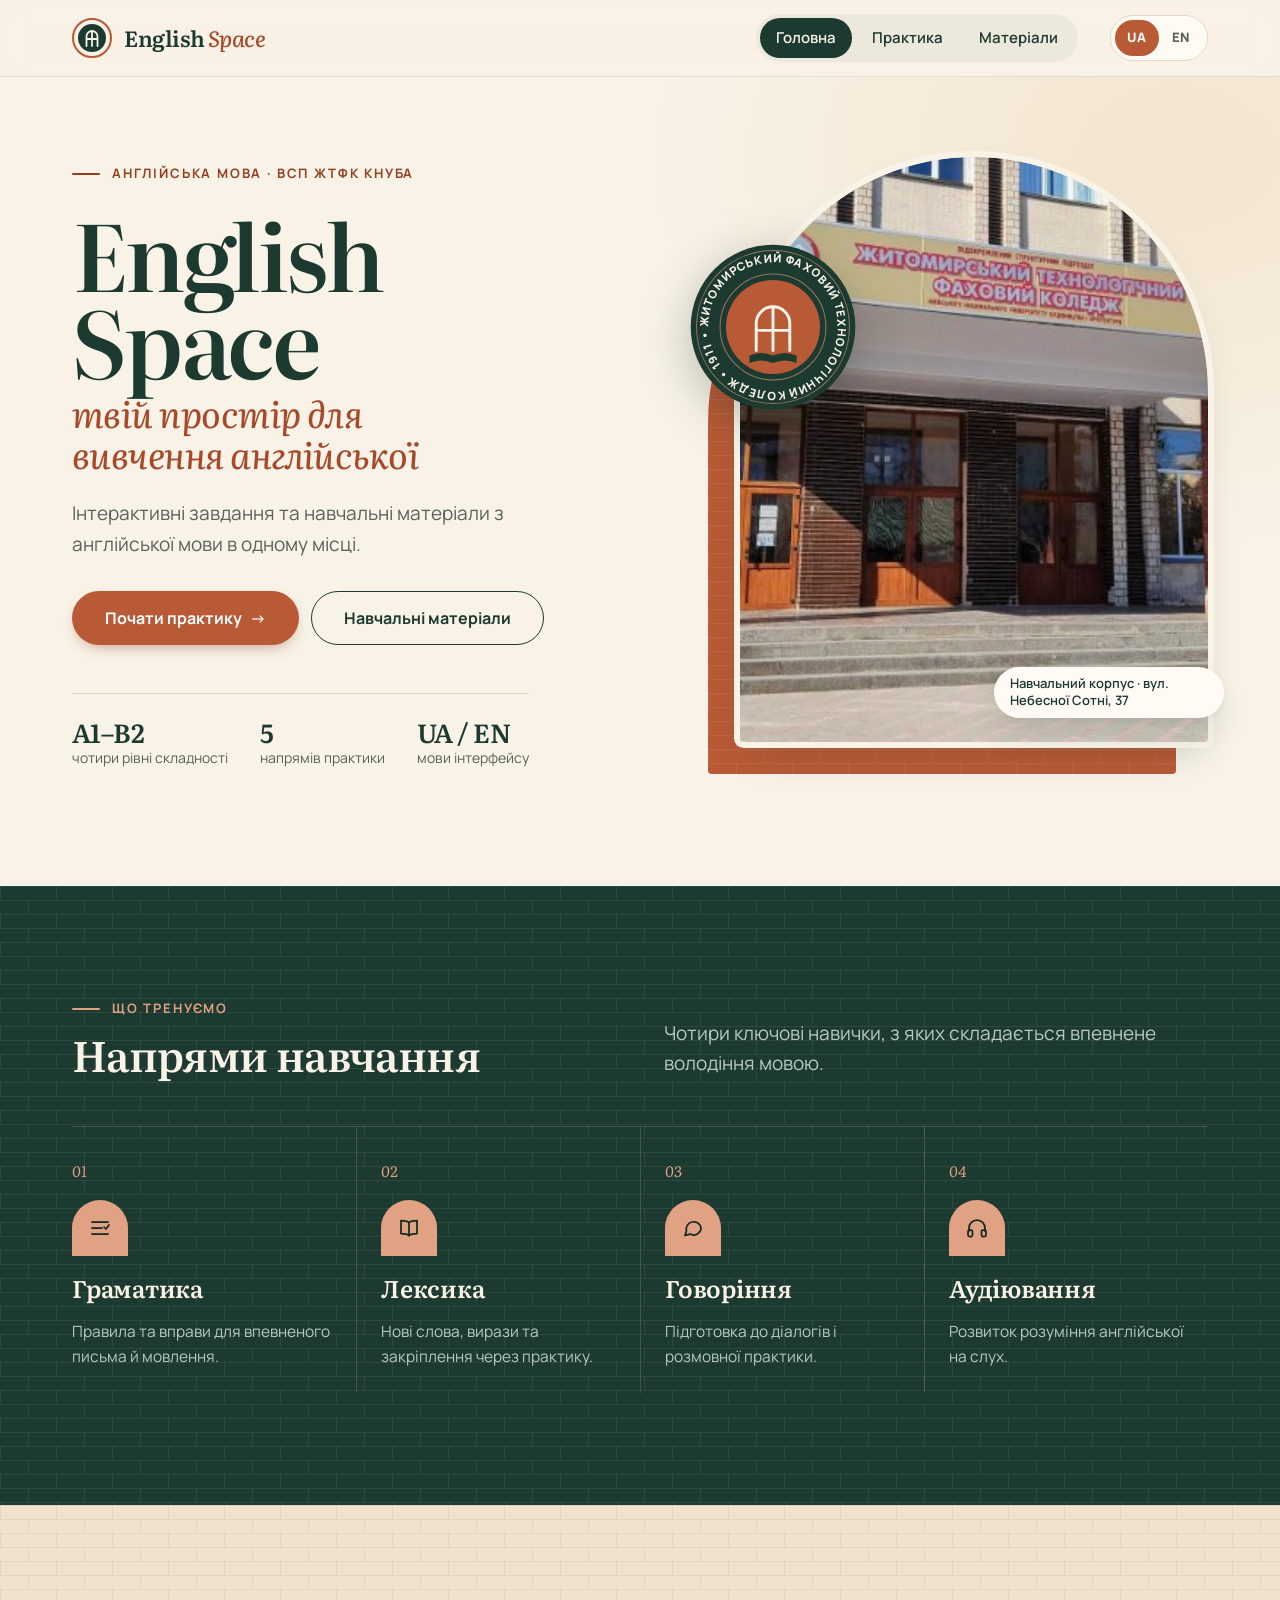
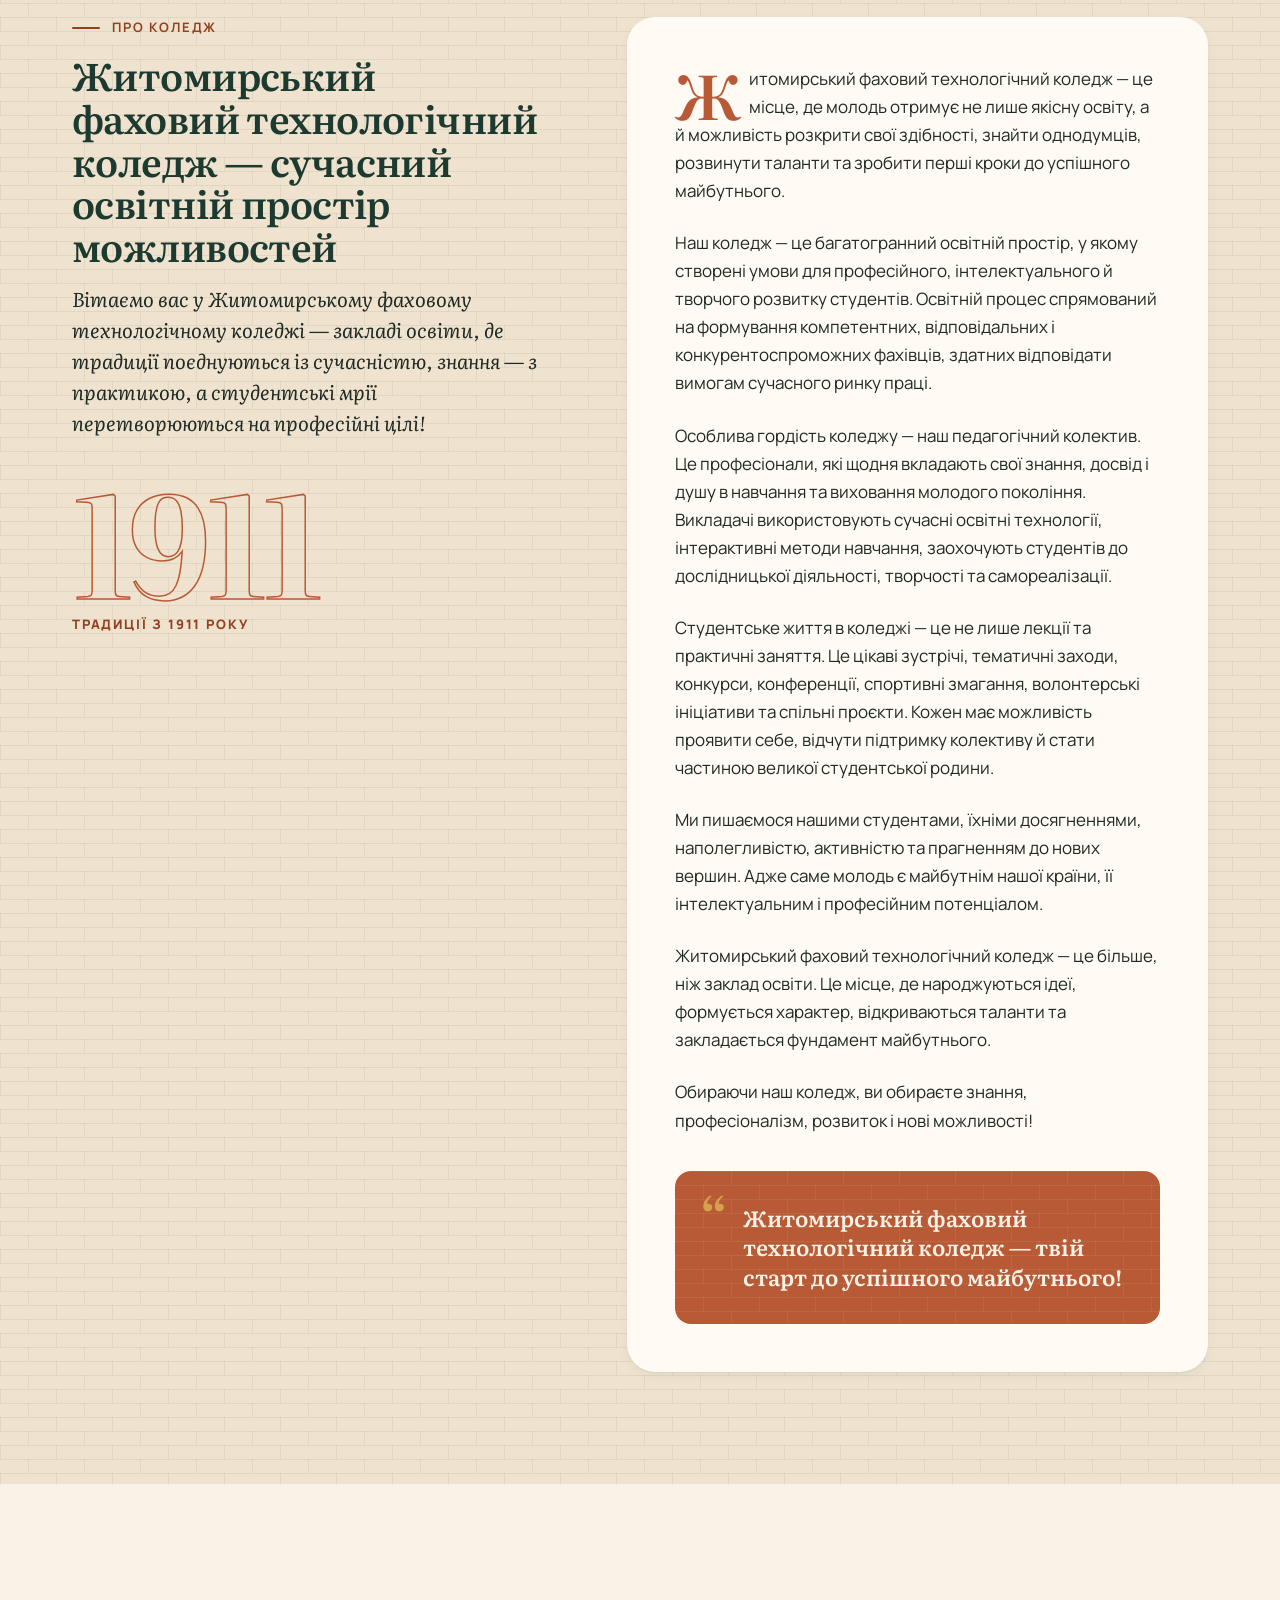
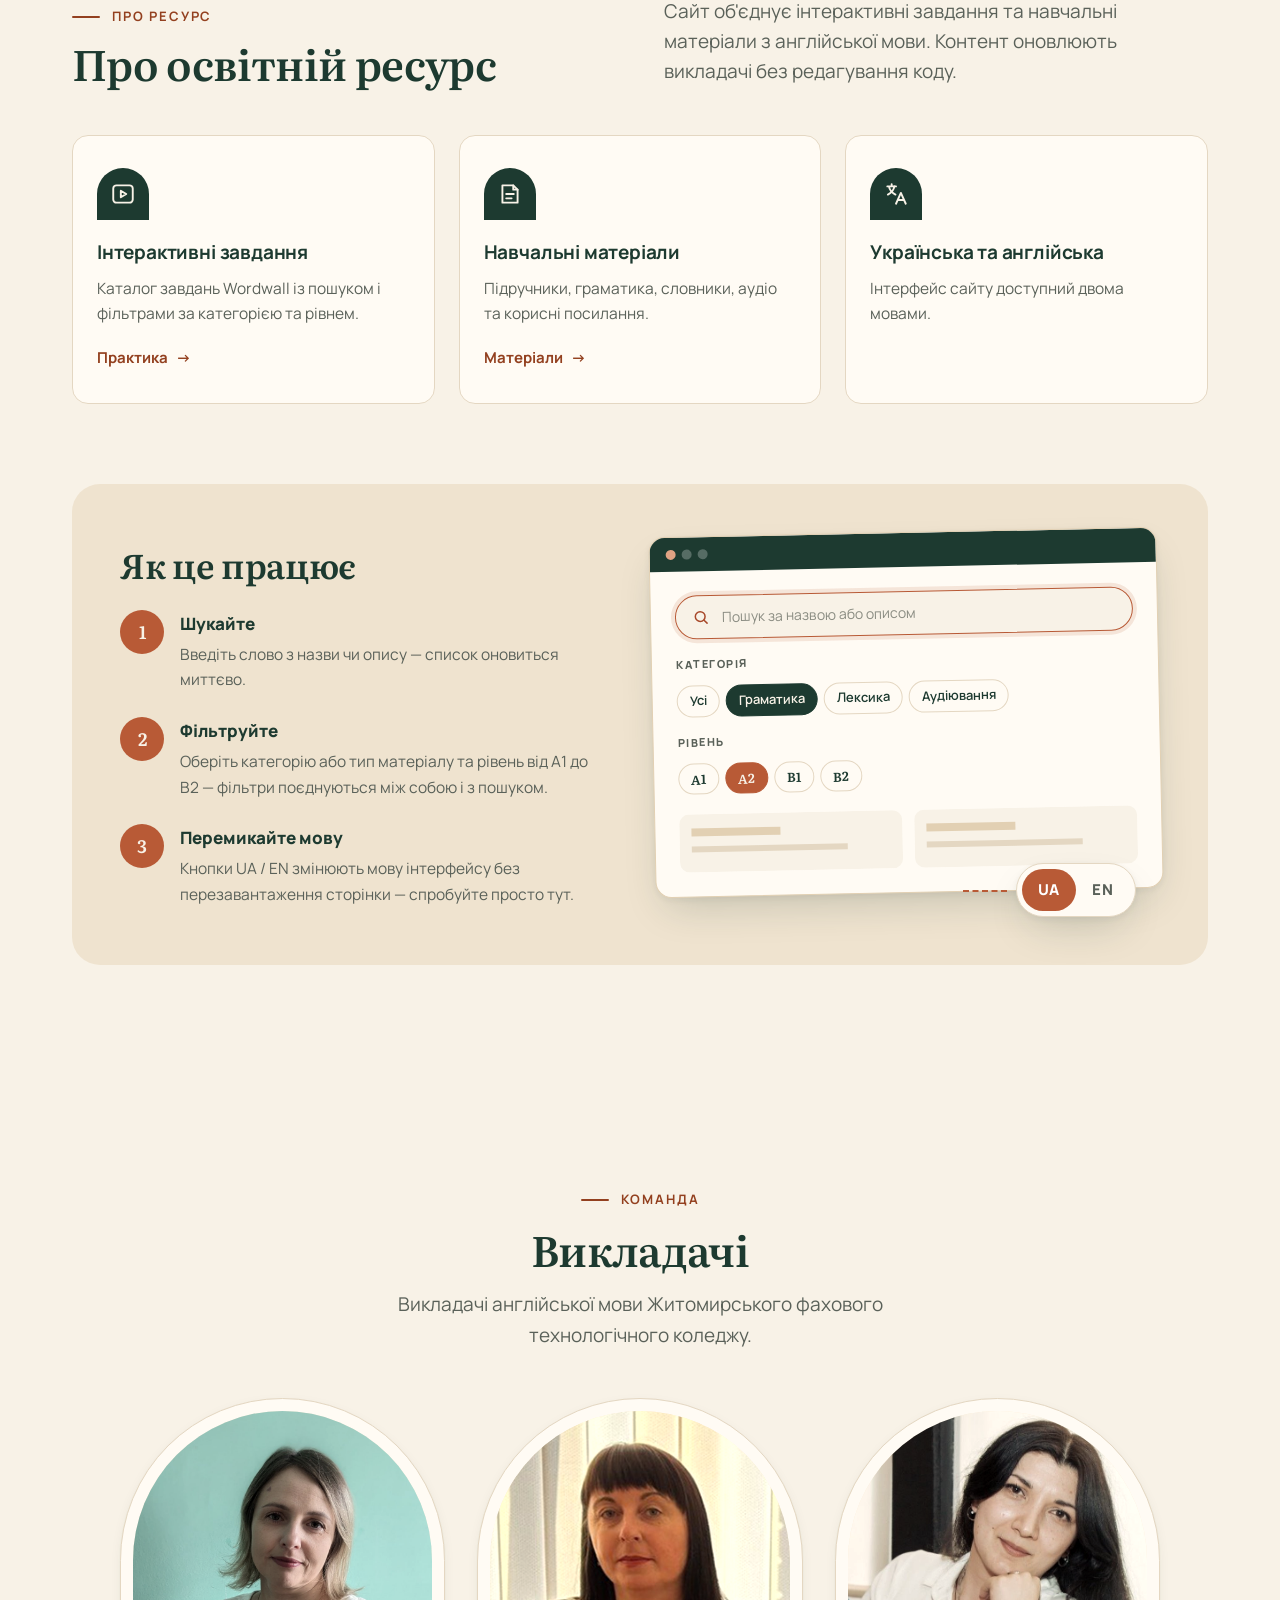
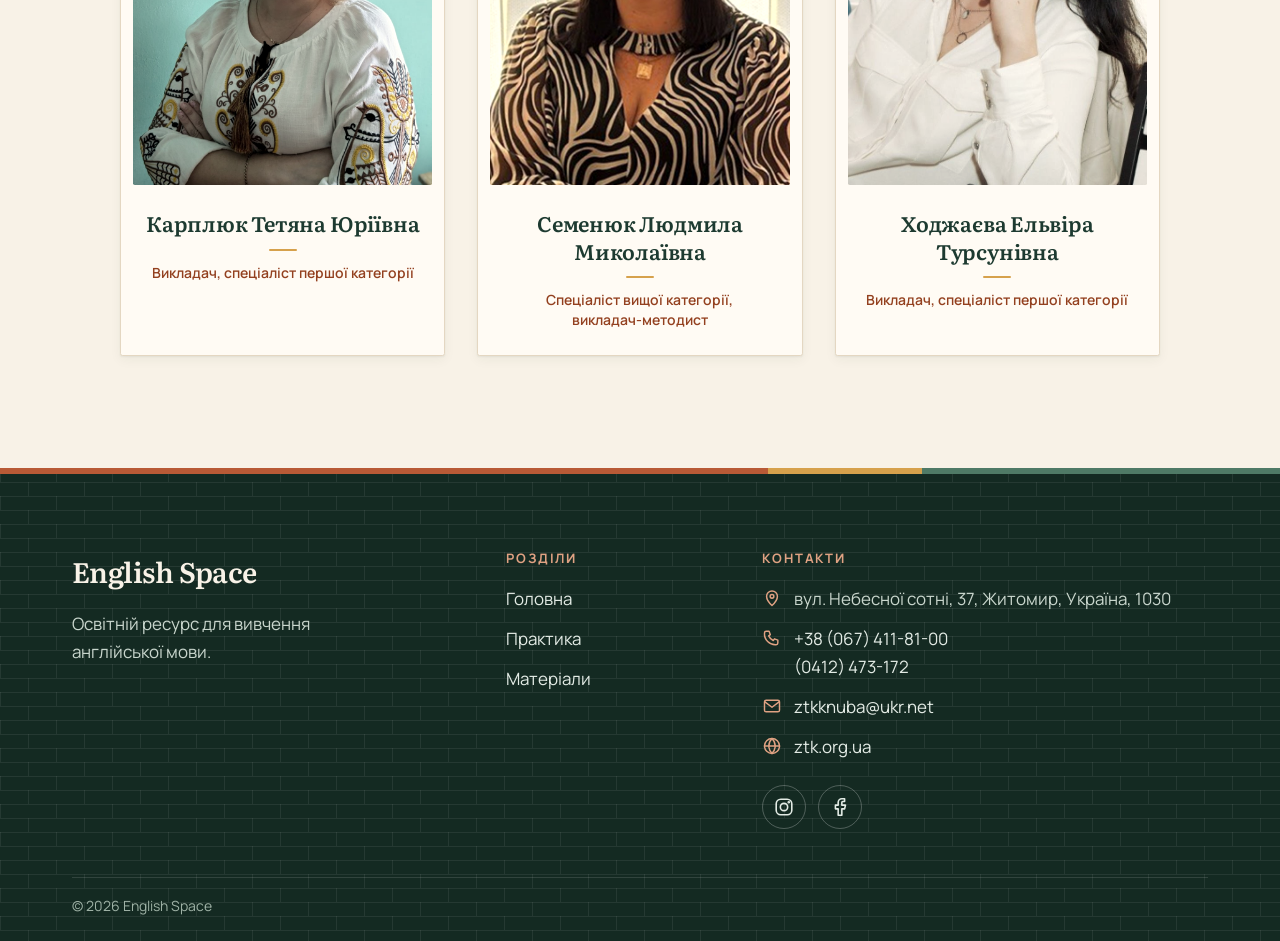
==== commit 9f47da3b: "feat(ui): редизайн у палітрі емблеми коледжу - нова палітра: теракота, хвойний зелений, кремовий/піс" ====
--- a/index.html
+++ b/index.html
@@ -11,6 +11,7 @@
       content="English Space — освітній ресурс з англійської мови: інтерактивні завдання та навчальні матеріали."
       data-i18n-attr="content:meta.home.desc"
     />
+    <meta name="theme-color" content="#1d3a30" />
 
     <!-- Іконка вкладки -->
     <link rel="icon" type="image/svg+xml" href="assets/icons/favicon.svg" />
@@ -40,25 +41,35 @@
       })();
     </script>
 
-    <!-- Шрифт Inter (Google Fonts) -->
+    <!-- Шрифти: Literata (заголовки) і Manrope (текст), обидва з кирилицею -->
     <link rel="preconnect" href="https://fonts.googleapis.com" />
     <link rel="preconnect" href="https://fonts.gstatic.com" crossorigin />
     <link
       rel="stylesheet"
-      href="https://fonts.googleapis.com/css2?family=Inter:wght@400;500;600;700&display=swap"
+      href="https://fonts.googleapis.com/css2?family=Literata:ital,opsz,wght@0,7..72,400..700;1,7..72,400..600&family=Manrope:wght@400..800&display=swap"
     />
 
     <link rel="stylesheet" href="css/style.css" />
     <link rel="stylesheet" href="css/components.css" />
     <link rel="stylesheet" href="css/responsive.css" />
   </head>
-  <body>
+  <body class="page-home">
     <a class="skip-link" href="#main" data-i18n="skip">Перейти до змісту</a>
 
     <!-- ===== ШАПКА (однакова на всіх сторінках) ===== -->
     <header class="site-header">
       <div class="container header-inner">
-        <a class="logo" href="index.html">English Space</a>
+        <a class="logo" href="index.html">
+          <svg class="logo-mark" viewBox="0 0 40 40" aria-hidden="true">
+            <circle cx="20" cy="20" r="19" class="logo-mark-ring" />
+            <circle cx="20" cy="20" r="14" class="logo-mark-core" />
+            <path
+              class="logo-mark-arch"
+              d="M14.5 28V18.5a5.5 5.5 0 0 1 11 0V28M20 13v15M14.5 21h11"
+            />
+          </svg>
+          <span class="logo-text">English <em>Space</em></span>
+        </a>
 
         <button
           class="nav-toggle"
@@ -91,7 +102,6 @@
             </li>
           </ul>
 
-          <!-- Перемикач мови: працюватиме після Етапу 4 -->
           <div
             class="lang-switch"
             role="group"
@@ -124,8 +134,16 @@
       <section class="hero">
         <div class="container hero-grid">
           <div class="hero-text">
-            <h1 data-i18n="home.h1">
-              English Space — твій простір для вивчення англійської
+            <p class="eyebrow" data-i18n="home.eyebrow">
+              Англійська мова · ВСП ЖТФК КНУБА
+            </p>
+            <h1 class="hero-title">
+              <span class="hero-title-brand" data-i18n="home.h1.brand"
+                >English Space</span
+              ><span class="visually-hidden"> — </span>
+              <span class="hero-title-rest" data-i18n="home.h1.rest"
+                >твій простір для вивчення англійської</span
+              >
             </h1>
             <p class="lead" data-i18n="home.lead">
               Інтерактивні завдання та навчальні матеріали з англійської мови в
@@ -133,41 +151,109 @@
             </p>
             <div class="btn-group">
               <a
-                class="btn btn--primary"
+                class="btn btn--primary btn--lg"
                 href="practice.html"
                 data-i18n="home.btnPractice"
                 >Почати практику</a
               >
               <a
-                class="btn btn--secondary"
+                class="btn btn--secondary btn--lg"
                 href="resources.html"
                 data-i18n="home.btnResources"
                 >Навчальні матеріали</a
               >
             </div>
-          </div>
-          <img
-            class="hero-image"
-            src="assets/images/korpus.jpg"
-            alt="Навчальний корпус коледжу"
-            data-i18n-attr="alt:home.heroAlt"
-            width="870"
-            height="400"
-            fetchpriority="high"
-          />
+
+            <dl class="hero-facts">
+              <div class="hero-fact">
+                <dt>A1–B2</dt>
+                <dd data-i18n="home.fact1">чотири рівні складності</dd>
+              </div>
+              <div class="hero-fact">
+                <dt>5</dt>
+                <dd data-i18n="home.fact2">напрямів практики</dd>
+              </div>
+              <div class="hero-fact">
+                <dt>UA / EN</dt>
+                <dd data-i18n="home.fact3">мови інтерфейсу</dd>
+              </div>
+            </dl>
+          </div>
+
+          <figure class="hero-visual">
+            <div class="arch-frame arch-frame--hero">
+              <img
+                class="hero-image"
+                src="assets/images/korpus.jpg"
+                alt="Навчальний корпус коледжу"
+                data-i18n-attr="alt:home.heroAlt"
+                width="870"
+                height="400"
+                fetchpriority="high"
+              />
+            </div>
+
+            <!-- «Печатка» — мотив круглої емблеми коледжу -->
+            <svg class="seal" viewBox="0 0 200 200" aria-hidden="true">
+              <defs>
+                <path
+                  id="seal-ring-path"
+                  d="M100 100m-77 0a77 77 0 1 1 154 0a77 77 0 1 1-154 0"
+                />
+              </defs>
+              <circle class="seal-disc" cx="100" cy="100" r="98" />
+              <circle class="seal-line" cx="100" cy="100" r="91" />
+              <circle class="seal-line" cx="100" cy="100" r="63" />
+              <g class="seal-rotor">
+                <text class="seal-text">
+                  <textPath
+                    href="#seal-ring-path"
+                    textLength="478"
+                    lengthAdjust="spacing"
+                    data-i18n="seal.ring"
+                  >
+                    ЖИТОМИРСЬКИЙ ФАХОВИЙ ТЕХНОЛОГІЧНИЙ КОЛЕДЖ • 1911 •
+                  </textPath>
+                </text>
+              </g>
+              <circle class="seal-core" cx="100" cy="100" r="56" />
+              <path
+                class="seal-arch"
+                d="M80 128V96a20 20 0 0 1 40 0v32M100 76v52M80 104h40"
+              />
+              <path
+                class="seal-book"
+                d="M72 134q14-6 28 0q14-6 28 0v9q-14-6-28 0q-14-6-28 0Z"
+              />
+            </svg>
+
+            <figcaption class="hero-caption" data-i18n="home.photoCaption">
+              Навчальний корпус · вул. Небесної Сотні, 37
+            </figcaption>
+          </figure>
         </div>
       </section>
 
       <!-- ===== НАПРЯМИ НАВЧАННЯ ===== -->
-      <section class="section" aria-labelledby="directions-title">
+      <section
+        class="section section--pine directions"
+        aria-labelledby="directions-title"
+      >
         <div class="container">
-          <div class="section-head">
-            <h2 id="directions-title" data-i18n="dir.title">
-              Напрями навчання
-            </h2>
-          </div>
-          <div class="card-grid">
-            <article class="card">
+          <div class="section-head section-head--split">
+            <div>
+              <p class="kicker" data-i18n="dir.kicker">Що тренуємо</p>
+              <h2 id="directions-title" data-i18n="dir.title">
+                Напрями навчання
+              </h2>
+            </div>
+            <p class="lead" data-i18n="dir.lead">
+              Чотири ключові навички, з яких складається впевнене володіння
+              мовою.
+            </p>
+          </div>
+          <div class="card-grid direction-grid">
+            <article class="card direction-card">
               <span class="card-icon" aria-hidden="true"
                 ><svg
                   viewBox="0 0 24 24"
@@ -185,7 +271,7 @@
                 Правила та вправи для впевненого письма й мовлення.
               </p>
             </article>
-            <article class="card">
+            <article class="card direction-card">
               <span class="card-icon" aria-hidden="true"
                 ><svg
                   viewBox="0 0 24 24"
@@ -205,7 +291,7 @@
                 Нові слова, вирази та закріплення через практику.
               </p>
             </article>
-            <article class="card">
+            <article class="card direction-card">
               <span class="card-icon" aria-hidden="true"
                 ><svg
                   viewBox="0 0 24 24"
@@ -224,7 +310,7 @@
                 Підготовка до діалогів і розмовної практики.
               </p>
             </article>
-            <article class="card">
+            <article class="card direction-card">
               <span class="card-icon" aria-hidden="true"
                 ><svg
                   viewBox="0 0 24 24"
@@ -254,9 +340,13 @@
       </section>
 
       <!-- ===== ПРО КОЛЕДЖ ===== -->
-      <section class="section section--alt" aria-labelledby="college-title">
+      <section
+        class="section section--sand college"
+        aria-labelledby="college-title"
+      >
         <div class="container about-grid about-grid--sticky">
           <div class="section-head">
+            <p class="kicker" data-i18n="college.kicker">Про коледж</p>
             <h2 id="college-title" data-i18n="college.title">
               Житомирський фаховий технологічний коледж — сучасний освітній
               простір можливостей
@@ -266,6 +356,10 @@
               закладі освіти, де традиції поєднуються із сучасністю, знання — з
               практикою, а студентські мрії перетворюються на професійні цілі!
             </p>
+            <div class="college-year" aria-hidden="true">1911</div>
+            <p class="college-since" data-i18n="college.since">
+              Традиції з 1911 року
+            </p>
           </div>
           <div class="college-body">
             <p data-i18n="college.p2">
@@ -319,51 +413,221 @@
         </div>
       </section>
 
-      <!-- ===== ПРО РЕСУРС ===== -->
-      <section class="section" aria-labelledby="about-title">
-        <div class="container about-grid">
-          <div class="section-head">
-            <h2 id="about-title" data-i18n="about.title">
-              Про освітній ресурс
-            </h2>
+      <!-- ===== ПРО РЕСУРС + ЯК ЦЕ ПРАЦЮЄ ===== -->
+      <section class="section resource" aria-labelledby="about-title">
+        <div class="container">
+          <div class="section-head section-head--split">
+            <div>
+              <p class="kicker" data-i18n="about.kicker">Про ресурс</p>
+              <h2 id="about-title" data-i18n="about.title">
+                Про освітній ресурс
+              </h2>
+            </div>
             <p class="lead" data-i18n="about.lead">
               Сайт об'єднує інтерактивні завдання та навчальні матеріали з
               англійської мови. Контент оновлюють викладачі без редагування
               коду.
             </p>
           </div>
+
           <ul class="feature-list">
             <li class="feature">
+              <span class="feature-icon" aria-hidden="true"
+                ><svg
+                  viewBox="0 0 24 24"
+                  fill="none"
+                  stroke="currentColor"
+                  stroke-width="1.75"
+                  stroke-linecap="round"
+                  stroke-linejoin="round"
+                >
+                  <rect x="3" y="4" width="18" height="16" rx="3" />
+                  <path d="m10 9 5 3-5 3Z" /></svg
+              ></span>
               <h3 data-i18n="about.f1.title">Інтерактивні завдання</h3>
               <p class="card-text" data-i18n="about.f1.text">
                 Каталог завдань Wordwall із пошуком і фільтрами за категорією та
                 рівнем.
               </p>
+              <a
+                class="feature-link"
+                href="practice.html"
+                data-i18n="nav.practice"
+                >Практика</a
+              >
             </li>
             <li class="feature">
+              <span class="feature-icon" aria-hidden="true"
+                ><svg
+                  viewBox="0 0 24 24"
+                  fill="none"
+                  stroke="currentColor"
+                  stroke-width="1.75"
+                  stroke-linecap="round"
+                  stroke-linejoin="round"
+                >
+                  <path d="M5 4h10l4 4v12H5Z" />
+                  <path d="M15 4v4h4M8.5 12h7M8.5 16h5" /></svg
+              ></span>
               <h3 data-i18n="about.f2.title">Навчальні матеріали</h3>
               <p class="card-text" data-i18n="about.f2.text">
                 Підручники, граматика, словники, аудіо та корисні посилання.
               </p>
+              <a
+                class="feature-link"
+                href="resources.html"
+                data-i18n="nav.resources"
+                >Матеріали</a
+              >
             </li>
             <li class="feature">
+              <span class="feature-icon" aria-hidden="true"
+                ><svg
+                  viewBox="0 0 24 24"
+                  fill="none"
+                  stroke="currentColor"
+                  stroke-width="1.75"
+                  stroke-linecap="round"
+                  stroke-linejoin="round"
+                >
+                  <path d="M4 5h8M8 3v2M5.5 5c.5 3 3 6 6 7.5" />
+                  <path d="M10.5 5c-.5 3-3 6-6 7.5" />
+                  <path d="m12 21 4.5-10L21 21M13.5 17.5h6" /></svg
+              ></span>
               <h3 data-i18n="about.f3.title">Українська та англійська</h3>
               <p class="card-text" data-i18n="about.f3.text">
                 Інтерфейс сайту доступний двома мовами.
               </p>
             </li>
           </ul>
+
+          <!-- Як користуватися: пошук, фільтри, мова -->
+          <div class="how">
+            <div class="how-text">
+              <h3 class="how-title" id="how-title" data-i18n="how.title">
+                Як це працює
+              </h3>
+              <ol class="how-steps">
+                <li class="how-step">
+                  <h4 data-i18n="how.s1.title">Шукайте</h4>
+                  <p data-i18n="how.s1.text">
+                    Введіть слово з назви чи опису — список оновиться миттєво.
+                  </p>
+                </li>
+                <li class="how-step">
+                  <h4 data-i18n="how.s2.title">Фільтруйте</h4>
+                  <p data-i18n="how.s2.text">
+                    Оберіть категорію або тип матеріалу та рівень від A1 до B2 —
+                    фільтри поєднуються між собою і з пошуком.
+                  </p>
+                </li>
+                <li class="how-step">
+                  <h4 data-i18n="how.s3.title">Перемикайте мову</h4>
+                  <p data-i18n="how.s3.text">
+                    Кнопки UA / EN змінюють мову інтерфейсу без перезавантаження
+                    сторінки — спробуйте просто тут.
+                  </p>
+                </li>
+              </ol>
+            </div>
+
+            <div class="how-demo">
+              <!-- Ілюстрація панелі каталогу (не інтерактивна) -->
+              <div class="demo-window" aria-hidden="true">
+                <div class="demo-bar">
+                  <span></span><span></span><span></span>
+                </div>
+                <div class="demo-body">
+                  <div class="demo-search">
+                    <svg
+                      viewBox="0 0 24 24"
+                      fill="none"
+                      stroke="currentColor"
+                      stroke-width="2"
+                      stroke-linecap="round"
+                    >
+                      <circle cx="11" cy="11" r="6.5" />
+                      <path d="m16 16 4 4" />
+                    </svg>
+                    <span data-i18n="search.placeholder"
+                      >Пошук за назвою або описом</span
+                    >
+                  </div>
+                  <p class="demo-label" data-i18n="filter.category">
+                    Категорія
+                  </p>
+                  <div class="demo-chips">
+                    <span class="demo-chip" data-i18n="cat.all">Усі</span>
+                    <span class="demo-chip is-on" data-i18n="cat.grammar"
+                      >Граматика</span
+                    >
+                    <span class="demo-chip" data-i18n="cat.vocabulary"
+                      >Лексика</span
+                    >
+                    <span class="demo-chip" data-i18n="cat.listening"
+                      >Аудіювання</span
+                    >
+                  </div>
+                  <p class="demo-label" data-i18n="filter.level">Рівень</p>
+                  <div class="demo-chips">
+                    <span class="demo-chip demo-chip--level">A1</span>
+                    <span class="demo-chip demo-chip--level is-on">A2</span>
+                    <span class="demo-chip demo-chip--level">B1</span>
+                    <span class="demo-chip demo-chip--level">B2</span>
+                  </div>
+                  <div class="demo-cards">
+                    <span></span><span></span>
+                  </div>
+                </div>
+              </div>
+
+              <!-- Справжній перемикач мови (працює так само, як у шапці) -->
+              <div
+                class="lang-switch lang-switch--demo"
+                role="group"
+                aria-label="Мова інтерфейсу"
+                data-i18n-attr="aria-label:lang.label"
+              >
+                <button
+                  class="lang-btn is-active"
+                  type="button"
+                  data-lang="ua"
+                  aria-pressed="true"
+                >
+                  UA
+                </button>
+                <button
+                  class="lang-btn"
+                  type="button"
+                  data-lang="en"
+                  aria-pressed="false"
+                >
+                  EN
+                </button>
+              </div>
+            </div>
+          </div>
         </div>
       </section>
 
       <!-- ===== ВИКЛАДАЧІ ===== -->
-      <!-- Порядок карток: ліворуч, у центрі (Семенюк Л. М.), праворуч -->
-      <section class="section section--alt" aria-labelledby="teachers-title">
+      <!-- Порядок карток: ліворуч, у центрі (Семенюк Л. М.), праворуч.
+           --focus — точка кадрування фото (по горизонталі й вертикалі);
+           значення за замовчуванням: 50% 20%. -->
+      <section
+        class="section section--cream teachers"
+        aria-labelledby="teachers-title"
+      >
         <div class="container">
-          <div class="section-head">
+          <div class="section-head section-head--center">
+            <p class="kicker" data-i18n="teachers.kicker">Команда</p>
             <h2 id="teachers-title" data-i18n="teachers.title">Викладачі</h2>
-          </div>
-          <div class="card-grid card-grid--3">
+            <p class="lead" data-i18n="teachers.lead">
+              Викладачі англійської мови Житомирського фахового технологічного
+              коледжу.
+            </p>
+          </div>
+          <div class="card-grid card-grid--3 teacher-grid">
             <article class="card card--teacher">
               <img
                 class="teacher-photo teacher-photo--img"
@@ -371,6 +635,7 @@
                 alt="Карплюк Тетяна Юріївна"
                 data-i18n-attr="alt:teacher.karpliuk.name"
                 loading="lazy"
+                style="--focus: 50% 22%"
               />
               <h3 data-i18n="teacher.karpliuk.name">Карплюк Тетяна Юріївна</h3>
               <p class="teacher-role" data-i18n="teacher.karpliuk.role">
@@ -380,10 +645,11 @@
             <article class="card card--teacher">
               <img
                 class="teacher-photo teacher-photo--img"
-                src="assets/images/Liudmyla_Mykolaivna.png"
+                src="assets/images/Liudmyla_Mykolaivna_portrait.jpg"
                 alt="Семенюк Людмила Миколаївна"
                 data-i18n-attr="alt:teacher.semeniuk.name"
                 loading="lazy"
+                style="--focus: 50% 20%"
               />
               <h3 data-i18n="teacher.semeniuk.name">
                 Семенюк Людмила Миколаївна
@@ -399,6 +665,7 @@
                 alt="Ходжаєва Ельвіра Турсунівна"
                 data-i18n-attr="alt:teacher.khodzhaieva.name"
                 loading="lazy"
+                style="--focus: 58% 18%"
               />
               <h3 data-i18n="teacher.khodzhaieva.name">
                 Ходжаєва Ельвіра Турсунівна
--- a/css/style.css
+++ b/css/style.css
@@ -2,25 +2,52 @@
    style.css — основа: змінні, скидання, типографіка,
    каркас сторінки, шапка та підвал.
    Підключається першим на кожній сторінці.
+
+   Палітра взята з емблеми коледжу:
+   теракота (цегляний фасад) · хвойний зелений · кремовий/пісочний
+   фон · охра як дрібний акцент.
    ========================================================== */
 
 /* ---------- Змінні (дизайн-токени) ---------- */
 :root {
-  /* Кольори */
-  --color-navy: #14284b;
-  --color-navy-soft: #1f3a6b;
-  --color-blue: #2f80ed; /* акцент для рамок, іконок, фонів */
-  --color-blue-text: #1d63c9; /* акцент для тексту (контраст AA) */
-  --color-bg: #f7f9fc;
-  --color-surface: #ffffff;
-  --color-text: #1b2433;
-  --color-muted: #5b6577;
-  --color-border: #e3e8f0;
-  --color-focus: #2f80ed;
+  /* Кольори бренду */
+  --pine-900: #142a22;
+  --pine-800: #1d3a30; /* основний темний */
+  --pine-700: #28503f;
+  --pine-500: #4f7a66;
+  --pine-100: #dfe8e1;
+
+  --terra-700: #93401f; /* теракота для тексту (контраст AA на світлому) */
+  --terra-600: #a8492a;
+  --terra-500: #b85a36; /* теракота для заливок, рамок, іконок */
+  --terra-300: #e0a283;
+  --terra-100: #f5e1d4;
+
+  --ochre: #d6a14c; /* дрібні акценти: точки, підкреслення */
+
+  --cream: #f8f2e7; /* фон сторінки */
+  --paper: #fffbf4; /* поверхні: картки, поля */
+  --sand: #efe3cf; /* альтернативні секції */
+  --sand-deep: #e2d0b3; /* рамки на піску */
+
+  /* Семантичні кольори (їх використовують компоненти) */
+  --color-bg: var(--cream);
+  --color-surface: var(--paper);
+  --color-text: #1f2a24;
+  --color-muted: #5a6159;
+  --color-border: #e4d7c2;
+  --color-focus: var(--terra-500);
+  --color-accent: var(--terra-500);
+  --color-accent-text: var(--terra-700);
+  --color-navy: var(--pine-800); /* сумісність зі старими назвами */
+  --color-blue: var(--terra-500);
+  --color-blue-text: var(--terra-700);
 
   /* Типографіка */
+  --font-display:
+    "Literata", "Iowan Old Style", "Palatino Linotype", Georgia, serif;
   --font-main:
-    "Inter", system-ui, -apple-system, "Segoe UI", Roboto, Arial, sans-serif;
+    "Manrope", system-ui, -apple-system, "Segoe UI", Roboto, Arial, sans-serif;
 
   /* Відступи */
   --space-1: 0.25rem;
@@ -31,16 +58,25 @@
   --space-6: 2rem;
   --space-7: 3rem;
   --space-8: 5rem;
+  --space-9: 7rem;
 
   /* Форма */
-  --radius-sm: 8px;
-  --radius-md: 12px;
+  --radius-sm: 10px;
+  --radius-md: 16px;
+  --radius-lg: 28px;
+  --radius-pill: 999px;
   --shadow-sm:
-    0 1px 2px rgba(20, 40, 75, 0.06), 0 2px 8px rgba(20, 40, 75, 0.05);
+    0 1px 2px rgba(29, 58, 48, 0.06), 0 4px 12px rgba(29, 58, 48, 0.05);
+  --shadow-md:
+    0 2px 6px rgba(29, 58, 48, 0.06), 0 18px 40px -12px rgba(29, 58, 48, 0.22);
+
+  /* Візерунок «цегляна кладка» — мотив фасаду з емблеми */
+  --brick-light: url("data:image/svg+xml,%3Csvg xmlns='http://www.w3.org/2000/svg' width='56' height='28'%3E%3Cpath d='M0 .5h56M0 14.5h56M.5 0v14M28.5 14v14' fill='none' stroke='%23fff' stroke-opacity='.07'/%3E%3C/svg%3E");
+  --brick-dark: url("data:image/svg+xml,%3Csvg xmlns='http://www.w3.org/2000/svg' width='56' height='28'%3E%3Cpath d='M0 .5h56M0 14.5h56M.5 0v14M28.5 14v14' fill='none' stroke='%231d3a30' stroke-opacity='.07'/%3E%3C/svg%3E");
 
   /* Розміри */
-  --container-width: 1120px;
-  --header-height: 68px;
+  --container-width: 1200px;
+  --header-height: 76px;
 }
 
 /* ---------- Скидання ---------- */
@@ -59,11 +95,13 @@
 body {
   margin: 0;
   font-family: var(--font-main);
-  font-size: 1rem;
-  line-height: 1.6;
+  font-size: 1.0625rem;
+  line-height: 1.65;
   color: var(--color-text);
   background: var(--color-bg);
   overflow-x: hidden;
+  -webkit-font-smoothing: antialiased;
+  text-rendering: optimizeLegibility;
 }
 
 img,
@@ -72,7 +110,8 @@
   max-width: 100%;
 }
 
-ul {
+ul,
+ol {
   margin: 0;
   padding: 0;
   list-style: none;
@@ -81,19 +120,30 @@
 h1,
 h2,
 h3,
-p {
+h4,
+p,
+dl,
+dd,
+figure {
   margin: 0;
 }
 
 a {
-  color: var(--color-blue-text);
+  color: var(--color-accent-text);
+  text-underline-offset: 0.18em;
+  text-decoration-thickness: 1px;
+}
+
+::selection {
+  background: var(--terra-300);
+  color: var(--pine-900);
 }
 
 /* Видимий фокус для клавіатури */
 :focus-visible {
   outline: 3px solid var(--color-focus);
-  outline-offset: 2px;
-  border-radius: 4px;
+  outline-offset: 3px;
+  border-radius: 6px;
 }
 
 /* Повага до налаштувань "зменшити анімацію" */
@@ -105,38 +155,70 @@
   *::before,
   *::after {
     animation-duration: 0.01ms !important;
+    animation-iteration-count: 1 !important;
     transition-duration: 0.01ms !important;
   }
 }
 
 /* ---------- Типографіка ---------- */
+h1,
+h2 {
+  font-family: var(--font-display);
+  font-optical-sizing: auto;
+  color: var(--pine-800);
+  text-wrap: balance;
+}
+
 h1 {
-  font-size: clamp(2rem, 4.5vw, 3rem);
-  line-height: 1.15;
-  font-weight: 700;
+  font-size: clamp(2.25rem, 5vw, 3.75rem);
+  line-height: 1.05;
+  font-weight: 600;
   letter-spacing: -0.02em;
-  color: var(--color-navy);
 }
 
 h2 {
-  font-size: clamp(1.5rem, 3vw, 2rem);
-  line-height: 1.25;
+  font-size: clamp(1.75rem, 3.4vw, 2.625rem);
+  line-height: 1.12;
+  font-weight: 600;
+  letter-spacing: -0.015em;
+}
+
+h3 {
+  font-size: 1.1875rem;
+  line-height: 1.3;
   font-weight: 700;
   letter-spacing: -0.01em;
-  color: var(--color-navy);
-}
-
-h3 {
-  font-size: 1.125rem;
-  line-height: 1.35;
-  font-weight: 600;
-  color: var(--color-navy);
+  color: var(--pine-800);
 }
 
 .lead {
-  font-size: 1.125rem;
+  font-size: 1.1875rem;
+  line-height: 1.6;
   color: var(--color-muted);
-  max-width: 60ch;
+  max-width: 58ch;
+  text-wrap: pretty;
+}
+
+/* Маленька підпис-мітка над заголовком секції */
+.kicker,
+.eyebrow {
+  display: inline-flex;
+  align-items: center;
+  gap: var(--space-3);
+  font-size: 0.8125rem;
+  font-weight: 700;
+  letter-spacing: 0.14em;
+  text-transform: uppercase;
+  color: var(--terra-700);
+}
+
+.kicker::before,
+.eyebrow::before {
+  content: "";
+  width: 28px;
+  height: 2px;
+  background: currentColor;
+  border-radius: 2px;
 }
 
 /* ---------- Каркас ---------- */
@@ -144,22 +226,54 @@
   width: 100%;
   max-width: var(--container-width);
   margin-inline: auto;
-  padding-inline: var(--space-5);
+  padding-inline: var(--space-6);
 }
 
 .section {
-  padding-block: var(--space-8);
-}
-
-.section--alt {
-  background: var(--color-surface);
-  border-block: 1px solid var(--color-border);
+  position: relative;
+  padding-block: var(--space-9);
+}
+
+.section--alt,
+.section--sand {
+  background: var(--sand);
+}
+
+.section--cream {
+  background: var(--cream);
+}
+
+.section--pine {
+  color: #e9efe9;
+  background-color: var(--pine-800);
+  background-image: var(--brick-light);
 }
 
 .section-head {
   display: grid;
+  gap: var(--space-4);
+  margin-bottom: var(--space-7);
+}
+
+/* Заголовок ліворуч, опис праворуч */
+.section-head--split {
+  grid-template-columns: 1fr 1fr;
+  align-items: end;
+  column-gap: var(--space-7);
+}
+
+.section-head--split > div {
+  display: grid;
   gap: var(--space-3);
-  margin-bottom: var(--space-6);
+}
+
+.section-head--center {
+  justify-items: center;
+  text-align: center;
+}
+
+.section-head--center .lead {
+  max-width: 48ch;
 }
 
 /* Відступ між вмістом сторінки (картки, стани) і підвалом */
@@ -167,12 +281,17 @@
   padding-bottom: var(--space-8);
 }
 
-.page-head {
-  padding-block: var(--space-7) var(--space-5);
-}
-
-.page-head .lead {
-  margin-top: var(--space-3);
+/* Текст лише для екранних читачів */
+.visually-hidden {
+  position: absolute;
+  width: 1px;
+  height: 1px;
+  padding: 0;
+  margin: -1px;
+  overflow: hidden;
+  clip: rect(0 0 0 0);
+  white-space: nowrap;
+  border: 0;
 }
 
 .skip-link {
@@ -181,7 +300,7 @@
   top: -100px;
   z-index: 200;
   padding: var(--space-2) var(--space-4);
-  background: var(--color-navy);
+  background: var(--pine-800);
   color: #fff;
   border-radius: var(--radius-sm);
 }
@@ -195,8 +314,10 @@
   position: sticky;
   top: 0;
   z-index: 100;
-  background: var(--color-surface);
-  border-bottom: 1px solid var(--color-border);
+  background: rgba(248, 242, 231, 0.86);
+  -webkit-backdrop-filter: saturate(1.4) blur(14px);
+  backdrop-filter: saturate(1.4) blur(14px);
+  border-bottom: 1px solid rgba(29, 58, 48, 0.1);
 }
 
 .header-inner {
@@ -208,11 +329,54 @@
 }
 
 .logo {
-  font-size: 1.25rem;
-  font-weight: 700;
-  letter-spacing: -0.01em;
-  color: var(--color-navy);
+  display: inline-flex;
+  align-items: center;
+  gap: var(--space-3);
+  color: var(--pine-800);
   text-decoration: none;
+}
+
+.logo-mark {
+  width: 40px;
+  height: 40px;
+  flex: none;
+  transition: transform 0.4s ease;
+}
+
+.logo:hover .logo-mark {
+  transform: rotate(-12deg);
+}
+
+.logo-mark-ring {
+  fill: none;
+  stroke: var(--terra-500);
+  stroke-width: 2;
+}
+
+.logo-mark-core {
+  fill: var(--pine-800);
+}
+
+.logo-mark-arch {
+  fill: none;
+  stroke: var(--cream);
+  stroke-width: 1.8;
+  stroke-linecap: round;
+  stroke-linejoin: round;
+}
+
+.logo-text {
+  font-family: var(--font-display);
+  font-size: 1.375rem;
+  font-weight: 600;
+  letter-spacing: -0.02em;
+  line-height: 1;
+}
+
+.logo-text em {
+  font-style: italic;
+  font-weight: 500;
+  color: var(--terra-600);
 }
 
 .site-nav {
@@ -223,33 +387,42 @@
 
 .nav-list {
   display: flex;
-  gap: var(--space-5);
+  gap: var(--space-1);
+  padding: 4px;
+  background: rgba(29, 58, 48, 0.05);
+  border-radius: var(--radius-pill);
 }
 
 .nav-list a {
   display: inline-block;
-  padding: var(--space-2) 0;
-  color: var(--color-text);
-  font-weight: 500;
+  padding: var(--space-2) var(--space-4);
+  font-size: 0.9375rem;
+  font-weight: 600;
+  color: var(--pine-800);
   text-decoration: none;
-  border-bottom: 2px solid transparent;
+  border-radius: var(--radius-pill);
+  transition:
+    background-color 0.2s ease,
+    color 0.2s ease;
 }
 
 .nav-list a:hover {
-  color: var(--color-blue-text);
+  background: rgba(29, 58, 48, 0.08);
 }
 
 .nav-list a[aria-current="page"] {
-  color: var(--color-navy);
-  border-bottom-color: var(--color-blue);
-}
-
-/* Перемикач мови (логіка з'явиться на Етапі 4) */
+  color: var(--cream);
+  background: var(--pine-800);
+}
+
+/* Перемикач мови */
 .lang-switch {
+  position: relative;
   display: inline-flex;
+  padding: 4px;
+  background: var(--paper);
   border: 1px solid var(--color-border);
-  border-radius: var(--radius-sm);
-  overflow: hidden;
+  border-radius: var(--radius-pill);
 }
 
 .lang-btn {
@@ -257,21 +430,26 @@
   min-height: 36px;
   padding: 0 var(--space-3);
   font: inherit;
-  font-size: 0.875rem;
-  font-weight: 600;
+  font-size: 0.8125rem;
+  font-weight: 800;
+  letter-spacing: 0.06em;
   color: var(--color-muted);
   background: transparent;
   border: 0;
+  border-radius: var(--radius-pill);
   cursor: pointer;
+  transition:
+    background-color 0.25s ease,
+    color 0.25s ease;
 }
 
 .lang-btn:hover {
-  color: var(--color-navy);
+  color: var(--pine-800);
 }
 
 .lang-btn.is-active {
   color: #fff;
-  background: var(--color-navy);
+  background: var(--terra-500);
 }
 
 /* Кнопка мобільного меню */
@@ -280,9 +458,9 @@
   width: 44px;
   height: 44px;
   padding: 0;
-  background: transparent;
+  background: var(--paper);
   border: 1px solid var(--color-border);
-  border-radius: var(--radius-sm);
+  border-radius: 50%;
   cursor: pointer;
   position: relative;
 }
@@ -292,10 +470,10 @@
 .nav-toggle-bar::after {
   content: "";
   position: absolute;
-  left: 11px;
-  width: 20px;
+  left: 12px;
+  width: 18px;
   height: 2px;
-  background: var(--color-navy);
+  background: var(--pine-800);
   border-radius: 2px;
   transition:
     transform 0.2s ease,
@@ -330,32 +508,69 @@
 
 /* ---------- Підвал ---------- */
 .site-footer {
+  position: relative;
   margin-top: auto;
-  padding-block: var(--space-7) var(--space-5);
-  color: #cdd7e8;
-  background: var(--color-navy);
+  padding-block: var(--space-8) var(--space-5);
+  color: #c9d6cd;
+  background-color: var(--pine-900);
+  background-image: var(--brick-light);
+}
+
+/* Теракотова смуга-«карниз» над підвалом */
+.site-footer::before {
+  content: "";
+  position: absolute;
+  inset: 0 0 auto;
+  height: 6px;
+  background: linear-gradient(
+    90deg,
+    var(--terra-500) 0 60%,
+    var(--ochre) 60% 72%,
+    var(--pine-500) 72%
+  );
 }
 
 .footer-grid {
   display: grid;
-  grid-template-columns: 1.2fr 0.7fr 1.5fr;
-  gap: var(--space-6);
+  grid-template-columns: 1.3fr 0.7fr 1.5fr;
+  gap: var(--space-7);
 }
 
 .footer-title {
-  font-size: 1.125rem;
+  font-size: 0.8125rem;
   font-weight: 700;
-  color: #fff;
-  margin-bottom: var(--space-3);
+  letter-spacing: 0.14em;
+  text-transform: uppercase;
+  color: var(--terra-300);
+  margin-bottom: var(--space-4);
+}
+
+/* Перший заголовок — назва сайту, крупно і серифом */
+.footer-grid > div:first-child .footer-title {
+  font-family: var(--font-display);
+  font-size: 1.75rem;
+  font-weight: 600;
+  letter-spacing: -0.02em;
+  text-transform: none;
+  color: var(--cream);
+}
+
+.footer-grid > div:first-child p:not(.footer-title) {
+  max-width: 30ch;
 }
 
 .footer-list {
   display: grid;
-  gap: var(--space-2);
+  gap: var(--space-3);
 }
 
 .site-footer a {
-  color: #cdd7e8;
+  color: #e3ebe5;
+  text-decoration: none;
+}
+
+.site-footer a:hover {
+  text-decoration: underline;
 }
 
 .site-footer a:hover {
@@ -363,14 +578,15 @@
 }
 
 .site-footer :focus-visible {
-  outline-color: #fff;
+  outline-color: var(--terra-300);
 }
 
 .footer-bottom {
-  margin-top: var(--space-6);
+  margin-top: var(--space-7);
   padding-top: var(--space-4);
   font-size: 0.875rem;
-  border-top: 1px solid rgba(255, 255, 255, 0.15);
+  color: #9fb2a6;
+  border-top: 1px solid rgba(255, 255, 255, 0.12);
 }
 
 /* Щоб підвал притискався донизу на коротких сторінках */
@@ -395,8 +611,8 @@
   flex: none;
   width: 20px;
   height: 20px;
-  margin-top: 2px;
-  color: #8fb7f5;
+  margin-top: 3px;
+  color: var(--terra-300);
 }
 
 .contact-item a {
@@ -419,7 +635,7 @@
   width: 44px;
   height: 44px;
   color: #fff;
-  border: 1px solid rgba(255, 255, 255, 0.3);
+  border: 1px solid rgba(255, 255, 255, 0.25);
   border-radius: 50%;
   transition:
     background-color 0.2s ease,
@@ -427,8 +643,8 @@
 }
 
 .social-link:hover {
-  background: rgba(255, 255, 255, 0.12);
-  border-color: #fff;
+  background: var(--terra-500);
+  border-color: var(--terra-500);
 }
 
 .social-link svg {
--- a/css/components.css
+++ b/css/components.css
@@ -1,46 +1,77 @@
 /* ==========================================================
-   components.css — повторно використовувані компоненти:
-   кнопки, картки, фільтри, поле пошуку, стани.
-   Базові стилі; остаточне оформлення — на Етапі 3.
+   components.css — повторно використовувані компоненти
+   (кнопки, картки, бейджі, пошук, фільтри, стани)
+   і секції головної сторінки.
+
+   Класи та id, на які спираються скрипти, не перейменовувати:
+   .card, .card-media, .card-meta, .card-title, .card-text,
+   .card-action, .badge, .badge--outline, .btn--primary, .chip
+   (+ aria-pressed), .state, .spinner, .results-count, .lang-btn.
    ========================================================== */
 
-/* ---------- Кнопки ---------- */
+/* ==========================================================
+   КНОПКИ
+   ========================================================== */
 .btn {
   display: inline-flex;
   align-items: center;
   justify-content: center;
   gap: var(--space-2);
-  min-height: 44px;
+  min-height: 46px;
   padding: 0 var(--space-5);
   font: inherit;
-  font-weight: 600;
+  font-size: 0.9375rem;
+  font-weight: 700;
+  line-height: 1.2;
   text-decoration: none;
-  border: 1px solid transparent;
-  border-radius: var(--radius-sm);
+  border: 1.5px solid transparent;
+  border-radius: var(--radius-pill);
   cursor: pointer;
   transition:
     background-color 0.2s ease,
     border-color 0.2s ease,
-    color 0.2s ease;
+    color 0.2s ease,
+    transform 0.2s ease,
+    box-shadow 0.2s ease;
+}
+
+.btn--lg {
+  min-height: 54px;
+  padding: 0 var(--space-6);
+  font-size: 1rem;
 }
 
 .btn--primary {
   color: #fff;
-  background: var(--color-navy);
+  background: var(--terra-500);
+  box-shadow: 0 6px 16px -8px rgba(147, 64, 31, 0.7);
 }
 
 .btn--primary:hover {
-  background: var(--color-navy-soft);
+  background: var(--terra-600);
+  transform: translateY(-1px);
 }
 
 .btn--secondary {
-  color: var(--color-navy);
+  color: var(--pine-800);
   background: transparent;
-  border-color: var(--color-navy);
+  border-color: var(--pine-800);
 }
 
 .btn--secondary:hover {
-  background: rgba(20, 40, 75, 0.06);
+  color: var(--cream);
+  background: var(--pine-800);
+}
+
+/* Стрілка в головних кнопках героя */
+.hero .btn--primary::after {
+  content: "→";
+  font-weight: 500;
+  transition: transform 0.2s ease;
+}
+
+.hero .btn--primary:hover::after {
+  transform: translateX(3px);
 }
 
 .btn-group {
@@ -49,15 +80,17 @@
   gap: var(--space-3);
 }
 
-/* ---------- Сітка карток ---------- */
+/* ==========================================================
+   КАРТКИ (базові)
+   ========================================================== */
 .card-grid {
   display: grid;
   grid-template-columns: repeat(auto-fill, minmax(240px, 1fr));
   gap: var(--space-5);
 }
 
-/* ---------- Картка ---------- */
 .card {
+  position: relative;
   display: flex;
   flex-direction: column;
   gap: var(--space-3);
@@ -68,9 +101,26 @@
   box-shadow: var(--shadow-sm);
 }
 
+@media (hover: hover) {
+  .card {
+    transition:
+      transform 0.25s ease,
+      box-shadow 0.25s ease,
+      border-color 0.25s ease;
+  }
+
+  .card:hover {
+    transform: translateY(-3px);
+    border-color: var(--sand-deep);
+    box-shadow: var(--shadow-md);
+  }
+}
+
 .card-text {
   color: var(--color-muted);
-  font-size: 0.9375rem;
+  font-size: 0.9688rem;
+  line-height: 1.6;
+  overflow-wrap: anywhere;
 }
 
 .card-meta {
@@ -84,15 +134,19 @@
   padding-top: var(--space-3);
 }
 
-/* Місце під іконку (SVG додамо на Етапі 3) */
+.card-action .btn {
+  width: 100%;
+  text-align: center;
+}
+
 .card-icon {
   display: grid;
   place-items: center;
-  width: 44px;
-  height: 44px;
-  border-radius: var(--radius-sm);
-  color: var(--color-blue-text);
-  background: rgba(47, 128, 237, 0.1);
+  width: 48px;
+  height: 48px;
+  border-radius: 50%;
+  color: var(--terra-700);
+  background: var(--terra-100);
 }
 
 .card-icon svg {
@@ -100,109 +154,202 @@
   height: 24px;
 }
 
-/* Місце під зображення завдання */
+/* Зображення завдання (каталог) — верхні кути арочні, як вікна корпусу */
 .card-media {
   aspect-ratio: 16 / 9;
-  border-radius: var(--radius-sm);
-  background: #eaf0f8;
+  margin: calc(var(--space-5) * -1 + 6px) calc(var(--space-5) * -1 + 6px) 0;
+  border-radius: calc(var(--radius-md) - 6px);
+  background: var(--sand);
   overflow: hidden;
 }
 
-/* Картка викладача */
-.teacher-photo {
-  aspect-ratio: 1 / 1;
+.card-media img {
   width: 100%;
-  border-radius: var(--radius-sm);
-  background: #eaf0f8;
-  border: 1px dashed #b9c6dc;
-  display: grid;
-  place-items: center;
-  color: var(--color-muted);
-  font-size: 0.875rem;
-}
-
-.teacher-role {
-  font-size: 0.9375rem;
-  font-weight: 500;
-  color: var(--color-blue-text);
-}
-
-/* Заглушка під зображення в hero */
-.media-placeholder {
-  aspect-ratio: 4 / 3;
-  width: 100%;
-  display: grid;
-  place-items: center;
-  border: 1px dashed #b9c6dc;
+  height: 100%;
+  object-fit: cover;
+}
+
+/* Заголовок картки каталогу (h2 для коректної ієрархії заголовків) */
+.card-title {
+  font-family: var(--font-main);
+  font-size: 1.125rem;
+  line-height: 1.35;
+  font-weight: 700;
+  letter-spacing: -0.01em;
+  color: var(--pine-800);
+  overflow-wrap: anywhere;
+}
+
+/* ==========================================================
+   БЕЙДЖІ
+   ========================================================== */
+.badge {
+  display: inline-flex;
+  align-items: center;
+  min-height: 26px;
+  padding: 0 var(--space-3);
+  font-size: 0.78rem;
+  font-weight: 700;
+  letter-spacing: 0.01em;
+  color: var(--terra-700);
+  background: var(--terra-100);
+  border: 1px solid transparent;
+  border-radius: var(--radius-pill);
+}
+
+/* Рівень/формат відрізняються від категорії рамкою, а не лише кольором */
+.badge--outline {
+  color: var(--pine-800);
+  background: transparent;
+  border-color: var(--pine-500);
+}
+
+/* ==========================================================
+   ЗАГОЛОВОК СТОРІНОК КАТАЛОГУ (Практика, Матеріали)
+   ========================================================== */
+.page-head {
+  position: relative;
+  isolation: isolate;
+  margin-top: var(--space-6);
+  padding: var(--space-8) var(--space-7) calc(var(--space-8) + var(--space-5));
+  color: #e4ece6;
+  background-color: var(--pine-800);
+  background-image: var(--brick-light);
+  border-radius: var(--radius-lg);
+  overflow: hidden;
+}
+
+/* Арка-вікно — мотив фасаду з емблеми */
+.page-head::after {
+  content: "";
+  position: absolute;
+  z-index: -1;
+  right: clamp(-60px, -2vw, 0px);
+  bottom: -40px;
+  width: clamp(180px, 26vw, 320px);
+  aspect-ratio: 3 / 4;
+  border: 2px solid rgba(224, 162, 131, 0.45);
+  border-bottom: 0;
+  border-radius: 999px 999px 0 0;
+  background:
+    linear-gradient(90deg, transparent calc(50% - 1px), rgba(224, 162, 131, 0.3) calc(50% - 1px) calc(50% + 1px), transparent calc(50% + 1px)),
+    linear-gradient(transparent 55%, rgba(224, 162, 131, 0.3) 55% calc(55% + 2px), transparent calc(55% + 2px)),
+    radial-gradient(120% 90% at 50% 0%, rgba(184, 90, 54, 0.35), transparent 70%);
+}
+
+.page-head::before {
+  content: "";
+  position: absolute;
+  z-index: -1;
+  right: calc(clamp(180px, 26vw, 320px) + clamp(-60px, -2vw, 0px) - 70px);
+  top: var(--space-6);
+  width: 12px;
+  height: 12px;
+  border-radius: 50%;
+  background: var(--ochre);
+}
+
+.page-head h1 {
+  color: var(--cream);
+  max-width: 16ch;
+}
+
+.page-head .lead {
+  margin-top: var(--space-4);
+  color: #c5d3c9;
+  max-width: 52ch;
+}
+
+/* ==========================================================
+   ПОШУК І ФІЛЬТРИ
+   ========================================================== */
+.toolbar {
+  position: relative;
+  z-index: 2;
+  display: grid;
+  grid-template-columns: minmax(0, 1fr) minmax(0, 1fr);
+  gap: var(--space-5) var(--space-6);
+  margin: calc(var(--space-7) * -1) var(--space-5) var(--space-6);
+  padding: var(--space-5) var(--space-6) var(--space-6);
+  background: var(--paper);
+  border: 1px solid var(--color-border);
   border-radius: var(--radius-md);
-  color: var(--color-muted);
-  font-size: 0.875rem;
-  background-color: #eef3fa;
-  /* Тонка сітка — лише поки немає справжнього зображення */
-  background-image:
-    linear-gradient(rgba(20, 40, 75, 0.05) 1px, transparent 1px),
-    linear-gradient(90deg, rgba(20, 40, 75, 0.05) 1px, transparent 1px);
-  background-size: 28px 28px;
-}
-
-/* ---------- Бейджі ---------- */
-.badge {
-  display: inline-block;
-  padding: 2px var(--space-3);
-  font-size: 0.8125rem;
-  font-weight: 600;
-  color: var(--color-navy);
-  background: #eaf0f8;
-  border-radius: 999px;
-}
-
-/* ---------- Пошук і фільтри ---------- */
-.toolbar {
-  display: grid;
-  gap: var(--space-5);
-  margin-bottom: var(--space-6);
+  box-shadow: var(--shadow-md);
+}
+
+.toolbar .search-field {
+  grid-column: 1 / -1;
 }
 
 .search-field {
   display: flex;
   align-items: center;
-  max-width: 520px;
-  min-height: 48px;
-  padding: 0 var(--space-4);
-  background: var(--color-surface);
-  border: 1px solid var(--color-border);
-  border-radius: var(--radius-sm);
+  width: 100%;
+  min-height: 56px;
+  padding: 0 var(--space-5) 0 52px;
+  background-color: var(--cream);
+  background-image: url("data:image/svg+xml,%3Csvg xmlns='http://www.w3.org/2000/svg' viewBox='0 0 24 24' fill='none' stroke='%23a8492a' stroke-width='2' stroke-linecap='round'%3E%3Ccircle cx='11' cy='11' r='6.5'/%3E%3Cpath d='m16 16 4 4'/%3E%3C/svg%3E");
+  background-repeat: no-repeat;
+  background-position: 18px center;
+  background-size: 22px;
+  border: 1.5px solid var(--color-border);
+  border-radius: var(--radius-pill);
+  transition:
+    border-color 0.2s ease,
+    box-shadow 0.2s ease,
+    background-color 0.2s ease;
 }
 
 .search-field:focus-within {
-  border-color: var(--color-focus);
-  box-shadow: 0 0 0 3px rgba(47, 128, 237, 0.2);
+  background-color: #fff;
+  border-color: var(--terra-500);
+  box-shadow: 0 0 0 4px rgba(184, 90, 54, 0.18);
 }
 
 .search-field input {
   flex: 1;
   min-width: 0;
-  min-height: 46px;
+  min-height: 52px;
   font: inherit;
+  font-size: 1.0625rem;
   color: var(--color-text);
   background: transparent;
   border: 0;
   outline: 0;
 }
 
+.search-field input::placeholder {
+  color: #8a8c82;
+}
+
 .filter-group {
   display: grid;
-  gap: var(--space-2);
+  align-content: start;
+  gap: var(--space-3);
+  min-width: 0;
   border: 0;
   margin: 0;
   padding: 0;
 }
 
 .filter-label {
-  font-size: 0.875rem;
-  font-weight: 600;
+  display: flex;
+  align-items: center;
+  gap: var(--space-2);
+  padding: 0;
+  font-size: 0.75rem;
+  font-weight: 800;
+  letter-spacing: 0.14em;
+  text-transform: uppercase;
   color: var(--color-muted);
-  padding: 0;
+}
+
+.filter-label::before {
+  content: "";
+  width: 8px;
+  height: 8px;
+  border-radius: 50%;
+  background: var(--terra-500);
 }
 
 .chip-list {
@@ -216,219 +363,65 @@
   padding: 0 var(--space-4);
   font: inherit;
   font-size: 0.9375rem;
-  font-weight: 500;
-  color: var(--color-text);
-  background: var(--color-surface);
-  border: 1px solid var(--color-border);
-  border-radius: 999px;
+  font-weight: 600;
+  color: var(--pine-800);
+  background: var(--paper);
+  border: 1.5px solid var(--color-border);
+  border-radius: var(--radius-pill);
   cursor: pointer;
   transition:
     background-color 0.2s ease,
-    border-color 0.2s ease;
+    border-color 0.2s ease,
+    color 0.2s ease;
 }
 
 .chip:hover {
-  border-color: var(--color-blue);
-}
-
-/* Активний фільтр відрізняється не лише кольором, а й рамкою та вагою шрифту */
+  border-color: var(--terra-500);
+}
+
+/* Активний фільтр відрізняється не лише кольором, а й заливкою, рамкою та вагою */
 .chip[aria-pressed="true"] {
+  color: var(--cream);
+  font-weight: 700;
+  background: var(--pine-800);
+  border-color: var(--pine-800);
+}
+
+/* Рівні — компактні «печатки» */
+#level-filters .chip[data-level]:not([data-level="all"]) {
+  min-width: 48px;
+  padding: 0 var(--space-3);
+  font-family: var(--font-display);
+  font-weight: 600;
+  letter-spacing: 0.02em;
+}
+
+#level-filters .chip[aria-pressed="true"]:not([data-level="all"]) {
+  background: var(--terra-500);
+  border-color: var(--terra-500);
   color: #fff;
-  font-weight: 600;
-  background: var(--color-navy);
-  border-color: var(--color-navy);
 }
 
 .results-count {
-  margin-bottom: var(--space-4);
+  display: flex;
+  align-items: center;
+  gap: var(--space-3);
+  margin: 0 0 var(--space-5);
   font-size: 0.9375rem;
+  font-weight: 600;
   color: var(--color-muted);
 }
 
-/* ---------- Стани: завантаження, помилка, порожньо ---------- */
-.state {
-  display: grid;
-  justify-items: center;
-  gap: var(--space-3);
-  padding: var(--space-7) var(--space-5);
-  text-align: center;
-  background: var(--color-surface);
-  border: 1px dashed var(--color-border);
-  border-radius: var(--radius-md);
-}
-
-.state[hidden] {
-  display: none;
-}
-
-/* ---------- Hero (головна сторінка) ---------- */
-.hero {
-  padding-block: var(--space-8);
-  background: var(--color-surface);
-  border-bottom: 1px solid var(--color-border);
-}
-
-.hero-grid {
-  display: grid;
-  grid-template-columns: 1.1fr 0.9fr;
-  gap: var(--space-7);
-  align-items: center;
-}
-
-.hero-text {
-  display: grid;
-  gap: var(--space-5);
-  justify-items: start;
-}
-
-/* ==========================================================
-   ЕТАП 3 — візуальне оформлення
-   ========================================================== */
-
-/* Hero: заголовок не розтягується занадто широко */
-.hero h1 {
-  max-width: 18ch;
-}
-
-.hero-text .lead {
-  font-size: 1.1875rem;
-}
-
-/* Картки: легке підняття при наведенні (лише для вказівника) */
-@media (hover: hover) {
-  .card {
-    transition:
-      transform 0.2s ease,
-      box-shadow 0.2s ease,
-      border-color 0.2s ease;
-  }
-
-  .card:hover {
-    transform: translateY(-2px);
-    border-color: #cfd9e8;
-    box-shadow:
-      0 2px 4px rgba(20, 40, 75, 0.06),
-      0 8px 20px rgba(20, 40, 75, 0.08);
-  }
-}
-
-/* Картки напрямів: назва та українська мітка в одному рядку */
-.card h3 {
-  display: flex;
-  flex-wrap: wrap;
-  align-items: center;
-  gap: var(--space-2);
-}
-
-/* Блок «Про ресурс» */
-.about-grid {
-  display: grid;
-  grid-template-columns: 1fr 1fr;
-  gap: var(--space-7);
-  align-items: start;
-}
-
-.about-grid .section-head {
-  margin-bottom: 0;
-}
-
-.feature-list {
-  display: grid;
-  gap: var(--space-5);
-}
-
-.feature {
-  display: grid;
-  gap: var(--space-2);
-  padding-left: var(--space-4);
-  border-left: 3px solid var(--color-blue);
-}
-
-/* Картка викладача: щільніший вигляд */
-.card--teacher {
-  padding: var(--space-4);
-}
-
-.teacher-photo span {
-  padding: var(--space-3);
-}
-
-/* Рівно три колонки для трьох карток викладачів */
-.card-grid--3 {
-  grid-template-columns: repeat(3, 1fr);
-}
-
-.hero h1 {
-  font-size: clamp(2rem, 4vw, 2.75rem);
-}
-
-/* ==========================================================
-   ЕТАП 6 — каталог практики
-   ========================================================== */
-
-/* Заголовок картки каталогу (h2 для коректної ієрархії заголовків) */
-.card-title {
-  font-size: 1.125rem;
-  line-height: 1.35;
-  font-weight: 600;
-  letter-spacing: 0;
-  color: var(--color-navy);
-  overflow-wrap: anywhere;
-}
-
-.card-text {
-  overflow-wrap: anywhere;
-}
-
-.card-media img {
-  width: 100%;
-  height: 100%;
-  object-fit: cover;
-}
-
-/* Рівень відрізняється від категорії рамкою, а не лише кольором */
-.badge--outline {
-  background: transparent;
-  border: 1px solid #b9c6dc;
-}
-
-.state-title {
-  font-weight: 600;
-  color: var(--color-navy);
-}
-
-/* Індикатор завантаження */
-.spinner {
-  width: 28px;
-  height: 28px;
-  border: 3px solid var(--color-border);
-  border-top-color: var(--color-blue);
-  border-radius: 50%;
-  animation: spin 0.8s linear infinite;
-}
-
-@keyframes spin {
-  to {
-    transform: rotate(360deg);
-  }
-}
-
-@media (prefers-reduced-motion: reduce) {
-  .spinner {
-    animation: none;
-    border-top-color: var(--color-border);
-    border-right-color: var(--color-blue);
-  }
-}
-
-/* Каталог: трохи ширші картки (3 у ряд на ноутбуці), кнопка на всю ширину картки */
+.results-count::after {
+  content: "";
+  flex: 1;
+  height: 1px;
+  background: var(--color-border);
+}
+
+/* Каталог: три картки в ряд на ноутбуці */
 .card-grid--catalog {
   grid-template-columns: repeat(auto-fill, minmax(280px, 1fr));
-}
-
-.card-action .btn {
-  width: 100%;
-  text-align: center;
 }
 
 /* Великі каталоги: браузер не обробляє картки поза екраном,
@@ -439,32 +432,447 @@
   contain-intrinsic-block-size: auto 300px;
 }
 
-/* Реальні зображення замість заглушок (див. README, розділ «Фото й зображення») */
+/* Тонка теракотова лінія зверху картки каталогу */
+.card-grid--catalog .card::before {
+  content: "";
+  position: absolute;
+  inset: -1px -1px auto;
+  height: 4px;
+  border-radius: var(--radius-md) var(--radius-md) 0 0;
+  background: linear-gradient(90deg, var(--terra-500), var(--ochre));
+  opacity: 0;
+  transition: opacity 0.25s ease;
+}
+
+.card-grid--catalog .card:hover::before {
+  opacity: 1;
+}
+
+/* ==========================================================
+   СТАНИ: завантаження, помилка, порожньо
+   ========================================================== */
+.state {
+  display: grid;
+  justify-items: center;
+  gap: var(--space-3);
+  padding: var(--space-8) var(--space-5);
+  text-align: center;
+  background: var(--paper);
+  border: 1.5px dashed var(--sand-deep);
+  border-radius: var(--radius-md);
+}
+
+.state[hidden] {
+  display: none;
+}
+
+.state-title {
+  font-family: var(--font-display);
+  font-size: 1.25rem;
+  font-weight: 600;
+  color: var(--pine-800);
+}
+
+.spinner {
+  width: 32px;
+  height: 32px;
+  border: 3px solid var(--sand);
+  border-top-color: var(--terra-500);
+  border-radius: 50%;
+  animation: spin 0.8s linear infinite;
+}
+
+@keyframes spin {
+  to {
+    transform: rotate(360deg);
+  }
+}
+
+@media (prefers-reduced-motion: reduce) {
+  .spinner {
+    animation: none;
+    border-top-color: var(--sand);
+    border-right-color: var(--terra-500);
+  }
+}
+
+/* ==========================================================
+   ГОЛОВНА: HERO
+   ========================================================== */
+.hero {
+  position: relative;
+  overflow: hidden;
+  padding-block: var(--space-8) var(--space-9);
+  background:
+    radial-gradient(60% 70% at 92% 10%, rgba(214, 161, 76, 0.16), transparent 70%),
+    var(--cream);
+}
+
+.hero-grid {
+  display: grid;
+  grid-template-columns: 1.05fr 0.95fr;
+  gap: var(--space-8);
+  align-items: center;
+}
+
+.hero-text {
+  display: grid;
+  gap: var(--space-5);
+  justify-items: start;
+}
+
+.hero-title {
+  display: grid;
+  gap: var(--space-2);
+}
+
+.hero-title-brand {
+  font-size: clamp(3rem, 7.4vw, 5.75rem);
+  line-height: 0.95;
+  font-weight: 600;
+  letter-spacing: -0.035em;
+  color: var(--pine-800);
+}
+
+.hero-title-rest {
+  font-size: clamp(1.5rem, 2.9vw, 2.25rem);
+  line-height: 1.15;
+  font-style: italic;
+  font-weight: 450;
+  letter-spacing: -0.015em;
+  color: var(--terra-600);
+  max-width: 20ch;
+}
+
+.hero-text .lead {
+  font-size: 1.1875rem;
+  max-width: 44ch;
+}
+
+.hero .btn-group {
+  margin-top: var(--space-2);
+}
+
+/* Три факти під кнопками */
+.hero-facts {
+  display: grid;
+  grid-template-columns: repeat(3, auto);
+  gap: var(--space-6);
+  margin-top: var(--space-5);
+  padding-top: var(--space-5);
+  border-top: 1px solid var(--color-border);
+}
+
+.hero-fact {
+  display: grid;
+  gap: 2px;
+}
+
+.hero-fact dt {
+  font-family: var(--font-display);
+  font-size: 1.625rem;
+  font-weight: 600;
+  line-height: 1.1;
+  letter-spacing: -0.02em;
+  color: var(--pine-800);
+}
+
+.hero-fact dd {
+  font-size: 0.875rem;
+  line-height: 1.35;
+  color: var(--color-muted);
+}
+
+/* Фото корпусу в арочній рамці */
+.hero-visual {
+  position: relative;
+  justify-self: end;
+  width: min(100%, 500px);
+  padding: 0 0 var(--space-6) var(--space-6);
+}
+
+/* Підкладка-тінь теракотового кольору за аркою */
+.hero-visual::before {
+  content: "";
+  position: absolute;
+  inset: var(--space-6) var(--space-6) 0 0;
+  border-radius: 999px 999px var(--radius-md) var(--radius-md);
+  background-color: var(--terra-500);
+  background-image: var(--brick-light);
+}
+
+.arch-frame {
+  position: relative;
+  overflow: hidden;
+  border-radius: 999px 999px var(--radius-md) var(--radius-md);
+  background: var(--sand);
+}
+
+.arch-frame--hero {
+  aspect-ratio: 4 / 5;
+  box-shadow: var(--shadow-md);
+  outline: 6px solid var(--cream);
+}
+
 .hero-image {
   width: 100%;
-  height: auto; /* атрибути width/height в <img> лише резервують місце, пропорцію задає aspect-ratio */
-  aspect-ratio: 4 / 3;
+  height: 100%;
   object-fit: cover;
+  object-position: 48% 50%;
+}
+
+.hero-caption {
+  position: absolute;
+  right: calc(var(--space-6) * -0.5);
+  bottom: calc(var(--space-6) + var(--space-5));
+  max-width: 230px;
+  padding: var(--space-2) var(--space-4);
+  font-size: 0.8125rem;
+  font-weight: 600;
+  line-height: 1.35;
+  color: var(--pine-800);
+  background: var(--paper);
+  border-radius: var(--radius-pill);
+  box-shadow: var(--shadow-md);
+}
+
+/* «Печатка» — мотив круглої емблеми коледжу */
+.seal {
+  position: absolute;
+  left: calc(var(--space-6) * -0.6);
+  top: 14%;
+  width: clamp(124px, 15vw, 168px);
+  height: auto;
+  filter: drop-shadow(0 12px 24px rgba(20, 42, 34, 0.28));
+}
+
+.seal-disc {
+  fill: var(--pine-800);
+}
+
+.seal-line {
+  fill: none;
+  stroke: var(--terra-300);
+  stroke-width: 1.2;
+  stroke-opacity: 0.6;
+}
+
+.seal-text {
+  font-family: var(--font-main);
+  font-size: 13.5px;
+  font-weight: 800;
+  fill: var(--cream);
+}
+
+.seal-rotor {
+  transform-origin: 100px 100px;
+  animation: seal-spin 40s linear infinite;
+}
+
+.seal-core {
+  fill: var(--terra-500);
+}
+
+.seal-arch {
+  fill: none;
+  stroke: var(--cream);
+  stroke-width: 3.5;
+  stroke-linecap: round;
+  stroke-linejoin: round;
+}
+
+.seal-book {
+  fill: var(--pine-800);
+}
+
+@keyframes seal-spin {
+  to {
+    transform: rotate(360deg);
+  }
+}
+
+@media (prefers-reduced-motion: reduce) {
+  .seal-rotor {
+    animation: none;
+  }
+}
+
+/* ==========================================================
+   ГОЛОВНА: НАПРЯМИ НАВЧАННЯ (темна секція)
+   ========================================================== */
+.section--pine h2 {
+  color: var(--cream);
+}
+
+.section--pine .kicker {
+  color: var(--terra-300);
+}
+
+.section--pine .lead {
+  color: #b9c9be;
+}
+
+.direction-grid {
+  grid-template-columns: repeat(4, 1fr);
+  gap: 0;
+  counter-reset: dir;
+  border-top: 1px solid rgba(255, 255, 255, 0.14);
+}
+
+.direction-card {
+  counter-increment: dir;
+  gap: var(--space-4);
+  padding: var(--space-6) var(--space-5) var(--space-5);
+  background: transparent;
+  border: 0;
+  border-left: 1px solid rgba(255, 255, 255, 0.14);
+  border-radius: 0;
+  box-shadow: none;
+}
+
+.direction-card:first-child {
+  border-left: 0;
+  padding-left: 0;
+}
+
+/* Порядковий номер напряму */
+.direction-card::before {
+  content: "0" counter(dir);
+  font-family: var(--font-display);
+  font-size: 0.9375rem;
+  font-style: italic;
+  color: var(--terra-300);
+}
+
+.direction-card .card-icon {
+  width: 56px;
+  height: 56px;
+  color: var(--pine-900);
+  background: var(--terra-300);
+  border-radius: 999px 999px 8px 8px; /* мініатюрна арка */
+  transition:
+    background-color 0.25s ease,
+    transform 0.25s ease;
+}
+
+.direction-card h3 {
+  font-family: var(--font-display);
+  font-size: 1.5rem;
+  font-weight: 600;
+  color: var(--cream);
+}
+
+.direction-card .card-text {
+  color: #b9c9be;
+}
+
+@media (hover: hover) {
+  .direction-card:hover {
+    transform: none;
+    box-shadow: none;
+    background: rgba(255, 255, 255, 0.035);
+  }
+
+  .direction-card:hover .card-icon {
+    background: var(--ochre);
+    transform: translateY(-3px);
+  }
+}
+
+/* ==========================================================
+   ГОЛОВНА: ПРО КОЛЕДЖ
+   ========================================================== */
+.about-grid {
+  display: grid;
+  grid-template-columns: 0.9fr 1.1fr;
+  gap: var(--space-8);
+  align-items: start;
+}
+
+.about-grid .section-head {
+  margin-bottom: 0;
+}
+
+.college {
+  background-image: var(--brick-dark);
+}
+
+.college h2 {
+  font-size: clamp(1.75rem, 3vw, 2.375rem);
+}
+
+.college .lead {
+  color: var(--color-text);
+  font-family: var(--font-display);
+  font-size: 1.25rem;
+  font-style: italic;
+  line-height: 1.55;
+}
+
+/* Великий рік з емблеми — контурними цифрами */
+.college-year {
+  margin-top: var(--space-5);
+  font-family: var(--font-display);
+  font-size: clamp(5rem, 11vw, 9rem);
+  font-weight: 700;
+  line-height: 0.85;
+  letter-spacing: -0.04em;
+  color: transparent;
+  -webkit-text-stroke: 1.5px var(--terra-500);
+}
+
+.college-since {
+  font-size: 0.8125rem;
+  font-weight: 800;
+  letter-spacing: 0.14em;
+  text-transform: uppercase;
+  color: var(--terra-700);
+}
+
+.college-body {
+  display: grid;
+  gap: var(--space-5);
+  max-width: 64ch;
+  padding: var(--space-7);
+  background: var(--paper);
+  border-radius: var(--radius-lg);
+  box-shadow: var(--shadow-sm);
+}
+
+/* Буквиця на першому абзаці */
+.college-body > p:first-child::first-letter {
+  float: left;
+  margin: 0.08em 0.12em 0 0;
+  font-family: var(--font-display);
+  font-size: 3.6em;
+  font-weight: 600;
+  line-height: 0.8;
+  color: var(--terra-500);
+}
+
+/* Підсумкова фраза — як цитата на теракотовій плашці */
+.college-tagline {
+  position: relative;
+  margin-top: var(--space-3);
+  padding: var(--space-6) var(--space-6) var(--space-6) calc(var(--space-6) + 36px);
+  font-family: var(--font-display);
+  font-size: 1.375rem;
+  font-weight: 600;
+  line-height: 1.35;
+  color: var(--cream);
+  background-color: var(--terra-500);
+  background-image: var(--brick-light);
   border-radius: var(--radius-md);
 }
 
-.teacher-photo--img {
-  height: auto;
-  border: 0;
-  object-fit: cover;
-  background: none;
-}
-
-/* Блок «Про коледж» (головна) */
-.college-body {
-  display: grid;
-  gap: var(--space-4);
-  max-width: 68ch;
-}
-
-.college-tagline {
-  font-weight: 700;
-  color: var(--color-navy);
+.college-tagline::before {
+  content: "“";
+  position: absolute;
+  left: var(--space-5);
+  top: var(--space-4);
+  font-size: 3.5rem;
+  line-height: 1;
+  color: var(--ochre);
 }
 
 /* Заголовок «Про коледж» лишається на екрані, поки читають довгий текст (лише на широких екранах) */
@@ -475,7 +883,333 @@
   }
 }
 
-/* Фото в квадратній рамці: обрізаємо знизу, щоб обличчя лишалися в кадрі */
+/* ==========================================================
+   ГОЛОВНА: ПРО РЕСУРС + ЯК ЦЕ ПРАЦЮЄ
+   ========================================================== */
+.feature-list {
+  display: grid;
+  grid-template-columns: repeat(3, 1fr);
+  gap: var(--space-5);
+}
+
+.feature {
+  display: flex;
+  flex-direction: column;
+  gap: var(--space-3);
+  padding: var(--space-6) var(--space-5);
+  background: var(--paper);
+  border: 1px solid var(--color-border);
+  border-radius: var(--radius-md);
+}
+
+.feature-icon {
+  display: grid;
+  place-items: center;
+  width: 52px;
+  height: 52px;
+  margin-bottom: var(--space-2);
+  color: var(--cream);
+  background: var(--pine-800);
+  border-radius: 999px 999px 10px 10px;
+}
+
+.feature-icon svg {
+  width: 26px;
+  height: 26px;
+}
+
+.feature-link {
+  display: inline-flex;
+  align-items: center;
+  gap: var(--space-2);
+  margin-top: auto;
+  padding-top: var(--space-2);
+  font-weight: 700;
+  font-size: 0.9375rem;
+  text-decoration: none;
+}
+
+.feature-link::after {
+  content: "→";
+  transition: transform 0.2s ease;
+}
+
+.feature-link:hover::after {
+  transform: translateX(4px);
+}
+
+.how {
+  display: grid;
+  grid-template-columns: 1fr 1.05fr;
+  gap: var(--space-7);
+  align-items: center;
+  margin-top: var(--space-8);
+  padding: var(--space-7);
+  background: var(--sand);
+  border-radius: var(--radius-lg);
+}
+
+.how-title {
+  font-family: var(--font-display);
+  font-size: clamp(1.625rem, 2.8vw, 2.125rem);
+  font-weight: 600;
+  margin-bottom: var(--space-5);
+}
+
+.how-steps {
+  display: grid;
+  gap: var(--space-5);
+  counter-reset: step;
+}
+
+.how-step {
+  counter-increment: step;
+  display: grid;
+  grid-template-columns: 44px 1fr;
+  column-gap: var(--space-4);
+  row-gap: var(--space-1);
+}
+
+.how-step::before {
+  content: counter(step);
+  grid-row: span 2;
+  display: grid;
+  place-items: center;
+  width: 44px;
+  height: 44px;
+  font-family: var(--font-display);
+  font-size: 1.125rem;
+  font-weight: 600;
+  color: var(--cream);
+  background: var(--terra-500);
+  border-radius: 50%;
+}
+
+.how-step h4 {
+  font-size: 1.0625rem;
+  font-weight: 800;
+  color: var(--pine-800);
+}
+
+.how-step p {
+  color: var(--color-muted);
+  font-size: 0.9688rem;
+}
+
+.how-demo {
+  position: relative;
+  padding-bottom: var(--space-5);
+}
+
+.demo-window {
+  overflow: hidden;
+  background: var(--paper);
+  border: 1px solid var(--sand-deep);
+  border-radius: var(--radius-md);
+  box-shadow: var(--shadow-md);
+  transform: rotate(-1.2deg);
+}
+
+.demo-bar {
+  display: flex;
+  gap: 6px;
+  padding: 12px 16px;
+  background: var(--pine-800);
+}
+
+.demo-bar span {
+  width: 10px;
+  height: 10px;
+  border-radius: 50%;
+  background: rgba(255, 255, 255, 0.25);
+}
+
+.demo-bar span:first-child {
+  background: var(--terra-300);
+}
+
+.demo-body {
+  display: grid;
+  gap: var(--space-3);
+  padding: var(--space-5);
+}
+
+.demo-search {
+  display: flex;
+  align-items: center;
+  gap: var(--space-3);
+  min-height: 44px;
+  padding: 0 var(--space-4);
+  font-size: 0.875rem;
+  color: #8a8c82;
+  background: var(--cream);
+  border: 1.5px solid var(--terra-500);
+  border-radius: var(--radius-pill);
+  box-shadow: 0 0 0 4px rgba(184, 90, 54, 0.14);
+}
+
+.demo-search svg {
+  width: 18px;
+  height: 18px;
+  color: var(--terra-600);
+  flex: none;
+}
+
+.demo-label {
+  margin-top: var(--space-1);
+  font-size: 0.6875rem;
+  font-weight: 800;
+  letter-spacing: 0.14em;
+  text-transform: uppercase;
+  color: var(--color-muted);
+}
+
+.demo-chips {
+  display: flex;
+  flex-wrap: wrap;
+  gap: 6px;
+}
+
+.demo-chip {
+  padding: 4px 12px;
+  font-size: 0.8125rem;
+  font-weight: 600;
+  color: var(--pine-800);
+  border: 1.5px solid var(--color-border);
+  border-radius: var(--radius-pill);
+}
+
+.demo-chip.is-on {
+  color: var(--cream);
+  background: var(--pine-800);
+  border-color: var(--pine-800);
+}
+
+.demo-chip--level {
+  font-family: var(--font-display);
+}
+
+.demo-chip--level.is-on {
+  background: var(--terra-500);
+  border-color: var(--terra-500);
+}
+
+.demo-cards {
+  display: grid;
+  grid-template-columns: 1fr 1fr;
+  gap: var(--space-3);
+  margin-top: var(--space-2);
+}
+
+.demo-cards span {
+  height: 58px;
+  border-radius: 10px;
+  background:
+    linear-gradient(var(--sand-deep), var(--sand-deep)) 12px 14px / 40% 8px no-repeat,
+    linear-gradient(var(--color-border), var(--color-border)) 12px 32px / 70% 6px no-repeat,
+    var(--cream);
+}
+
+/* Справжній перемикач мови, «приклеєний» до ілюстрації */
+.lang-switch--demo {
+  position: absolute;
+  right: var(--space-5);
+  bottom: 0;
+  padding: 5px;
+  box-shadow: var(--shadow-md);
+}
+
+.lang-switch--demo .lang-btn {
+  min-width: 54px;
+  min-height: 42px;
+  font-size: 0.9375rem;
+}
+
+.lang-switch--demo::before {
+  content: "";
+  position: absolute;
+  right: calc(100% + 10px);
+  top: 50%;
+  width: 44px;
+  border-top: 2px dashed var(--terra-500);
+}
+
+/* ==========================================================
+   ГОЛОВНА: ВИКЛАДАЧІ
+   ========================================================== */
+.card-grid--3 {
+  grid-template-columns: repeat(3, 1fr);
+}
+
+/* Усі картки на одному рівні й однакової висоти, навіть якщо ім'я
+   переноситься на два рядки */
+.teacher-grid {
+  gap: var(--space-6);
+  align-items: stretch;
+  max-width: 1040px;
+  margin-inline: auto;
+}
+
+.card--teacher {
+  gap: var(--space-2);
+  padding: var(--space-3) var(--space-3) var(--space-5);
+  text-align: center;
+  background: var(--paper);
+  border-radius: 999px 999px var(--radius-md) var(--radius-md);
+}
+
+/* Фото: однакова арочна рамка, однаковий кадр 4:5 і м'яка спільна тонова обробка,
+   щоб знімки з різним світлом і фоном виглядали як одна серія.
+   Точку кадрування задає --focus у style фото (див. index.html). */
+.teacher-photo {
+  display: block;
+  width: 100%;
+  height: auto;
+  aspect-ratio: 4 / 5;
+  margin-bottom: var(--space-4);
+  object-fit: cover;
+  object-position: var(--focus, 50% 20%);
+  border-radius: 999px 999px calc(var(--radius-md) - 4px)
+    calc(var(--radius-md) - 4px);
+  filter: saturate(0.82) contrast(1.04) sepia(0.12);
+  transition: filter 0.4s ease;
+}
+
+@media (hover: hover) {
+  .card--teacher:hover .teacher-photo {
+    filter: none;
+  }
+}
+
+.card--teacher h3 {
+  justify-content: center;
+  padding-inline: var(--space-3);
+  font-family: var(--font-display);
+  font-size: 1.3125rem;
+  font-weight: 600;
+  text-wrap: balance;
+}
+
+.teacher-role {
+  padding-inline: var(--space-3);
+  font-size: 0.875rem;
+  font-weight: 600;
+  line-height: 1.45;
+  color: var(--terra-700);
+  text-wrap: balance;
+}
+
+.teacher-role::before {
+  content: "";
+  display: block;
+  width: 28px;
+  height: 2px;
+  margin: var(--space-1) auto var(--space-3);
+  background: var(--ochre);
+  border-radius: 2px;
+}
+
 .teacher-photo--img {
-  object-position: center top;
-}
+  border: 0;
+  background: var(--sand);
+}
--- a/css/responsive.css
+++ b/css/responsive.css
@@ -1,10 +1,42 @@
 /* ==========================================================
-   responsive.css — адаптивність: планшети, смартфони,
+   responsive.css — адаптивність: ноутбуки, планшети, смартфони,
    мобільне меню. Підключається останнім.
    ========================================================== */
 
+/* ---------- Невеликі ноутбуки ---------- */
+@media (max-width: 1100px) {
+  .direction-grid {
+    grid-template-columns: repeat(2, 1fr);
+  }
+
+  .direction-card,
+  .direction-card:first-child {
+    padding: var(--space-6) var(--space-5) var(--space-5);
+    border-left: 0;
+    border-bottom: 1px solid rgba(255, 255, 255, 0.14);
+  }
+
+  .direction-card:nth-child(odd) {
+    padding-left: 0;
+    border-right: 1px solid rgba(255, 255, 255, 0.14);
+  }
+
+  .how {
+    grid-template-columns: 1fr;
+    gap: var(--space-6);
+  }
+
+  .how-demo {
+    max-width: 560px;
+  }
+}
+
 /* ---------- Планшети та менше ---------- */
 @media (max-width: 900px) {
+  .section {
+    padding-block: var(--space-8);
+  }
+
   .footer-grid {
     grid-template-columns: 1fr 1fr;
   }
@@ -13,29 +45,51 @@
     grid-column: 1 / -1;
   }
 
+  .hero {
+    padding-block: var(--space-7) var(--space-8);
+  }
+
   .hero-grid {
     grid-template-columns: 1fr;
+    gap: var(--space-7);
+  }
+
+  .hero-visual {
+    justify-self: center;
+    width: min(100%, 440px);
+  }
+
+  .section-head--split {
+    grid-template-columns: 1fr;
+    row-gap: var(--space-4);
+  }
+
+  .about-grid {
+    grid-template-columns: 1fr;
     gap: var(--space-6);
   }
 
-  .about-grid {
-    grid-template-columns: 1fr;
-    gap: var(--space-6);
+  .college-year {
+    margin-top: var(--space-3);
+  }
+
+  .feature-list {
+    grid-template-columns: 1fr;
   }
 
   .card-grid--3 {
     grid-template-columns: repeat(2, 1fr);
   }
 
-  .hero h1 {
-    max-width: none;
+  .toolbar {
+    grid-template-columns: 1fr;
   }
 }
 
 /* ---------- Мобільна навігація ---------- */
 @media (max-width: 768px) {
-  .section {
-    padding-block: var(--space-7);
+  .container {
+    padding-inline: var(--space-5);
   }
 
   .page-container {
@@ -57,9 +111,9 @@
     align-items: stretch;
     gap: var(--space-4);
     padding: var(--space-4) var(--space-5) var(--space-5);
-    background: var(--color-surface);
+    background: var(--cream);
     border-bottom: 1px solid var(--color-border);
-    box-shadow: var(--shadow-sm);
+    box-shadow: var(--shadow-md);
   }
 
   .site-nav.is-open {
@@ -68,36 +122,102 @@
 
   .nav-list {
     flex-direction: column;
-    gap: 0;
+    gap: var(--space-1);
+    padding: 0;
+    background: none;
   }
 
   .nav-list a {
     display: block;
-    padding: var(--space-3) 0;
-    border-bottom: 1px solid var(--color-border);
-  }
-
-  .nav-list a[aria-current="page"] {
-    border-bottom-color: var(--color-blue);
+    padding: var(--space-3) var(--space-4);
+    font-size: 1.0625rem;
   }
 
   .lang-switch {
     align-self: flex-start;
   }
+
+  .page-head {
+    margin-top: var(--space-4);
+    padding: var(--space-7) var(--space-5) calc(var(--space-7) + var(--space-5));
+  }
+
+  .page-head::before {
+    display: none;
+  }
+
+  .toolbar {
+    margin-inline: var(--space-2);
+    padding: var(--space-5) var(--space-4);
+  }
+
+  .college-body {
+    padding: var(--space-5);
+  }
+
+  .how {
+    padding: var(--space-5);
+  }
 }
 
 /* ---------- Смартфони ---------- */
 @media (max-width: 560px) {
-  .hero {
-    padding-block: var(--space-7);
+  body {
+    font-size: 1rem;
   }
 
   .container {
     padding-inline: var(--space-4);
   }
 
+  .section {
+    padding-block: var(--space-7);
+  }
+
+  .hero-facts {
+    grid-template-columns: repeat(3, minmax(0, 1fr));
+    gap: var(--space-3);
+  }
+
+  .hero-fact dt {
+    font-size: 1.25rem;
+  }
+
+  .hero-fact dd {
+    font-size: 0.8125rem;
+  }
+
+  .hero-visual {
+    padding: 0 0 var(--space-5) var(--space-5);
+  }
+
+  .hero-visual::before {
+    inset: var(--space-5) var(--space-5) 0 0;
+  }
+
+  .hero-caption {
+    right: 0;
+    max-width: 200px;
+  }
+
+  .seal {
+    left: calc(var(--space-4) * -0.25);
+    width: 108px;
+  }
+
   .footer-grid {
     grid-template-columns: 1fr;
+  }
+
+  .direction-grid {
+    grid-template-columns: 1fr;
+  }
+
+  .direction-card,
+  .direction-card:first-child,
+  .direction-card:nth-child(odd) {
+    padding: var(--space-5) 0;
+    border-right: 0;
   }
 
   .card-grid,
@@ -106,12 +226,32 @@
     grid-template-columns: 1fr;
   }
 
-  /* На вузьких екранах фото викладача не має бути гігантським квадратом */
-  .teacher-photo {
-    aspect-ratio: 16 / 10;
+  .teacher-grid {
+    max-width: 360px;
   }
 
   .btn-group .btn {
     width: 100%;
   }
-}
+
+  .college-tagline {
+    font-size: 1.1875rem;
+    padding: var(--space-5) var(--space-5) var(--space-5) calc(var(--space-5) + 28px);
+  }
+
+  .college-tagline::before {
+    left: var(--space-3);
+  }
+
+  .demo-window {
+    transform: none;
+  }
+
+  .lang-switch--demo {
+    right: var(--space-3);
+  }
+
+  .toolbar {
+    margin-inline: 0;
+  }
+}
